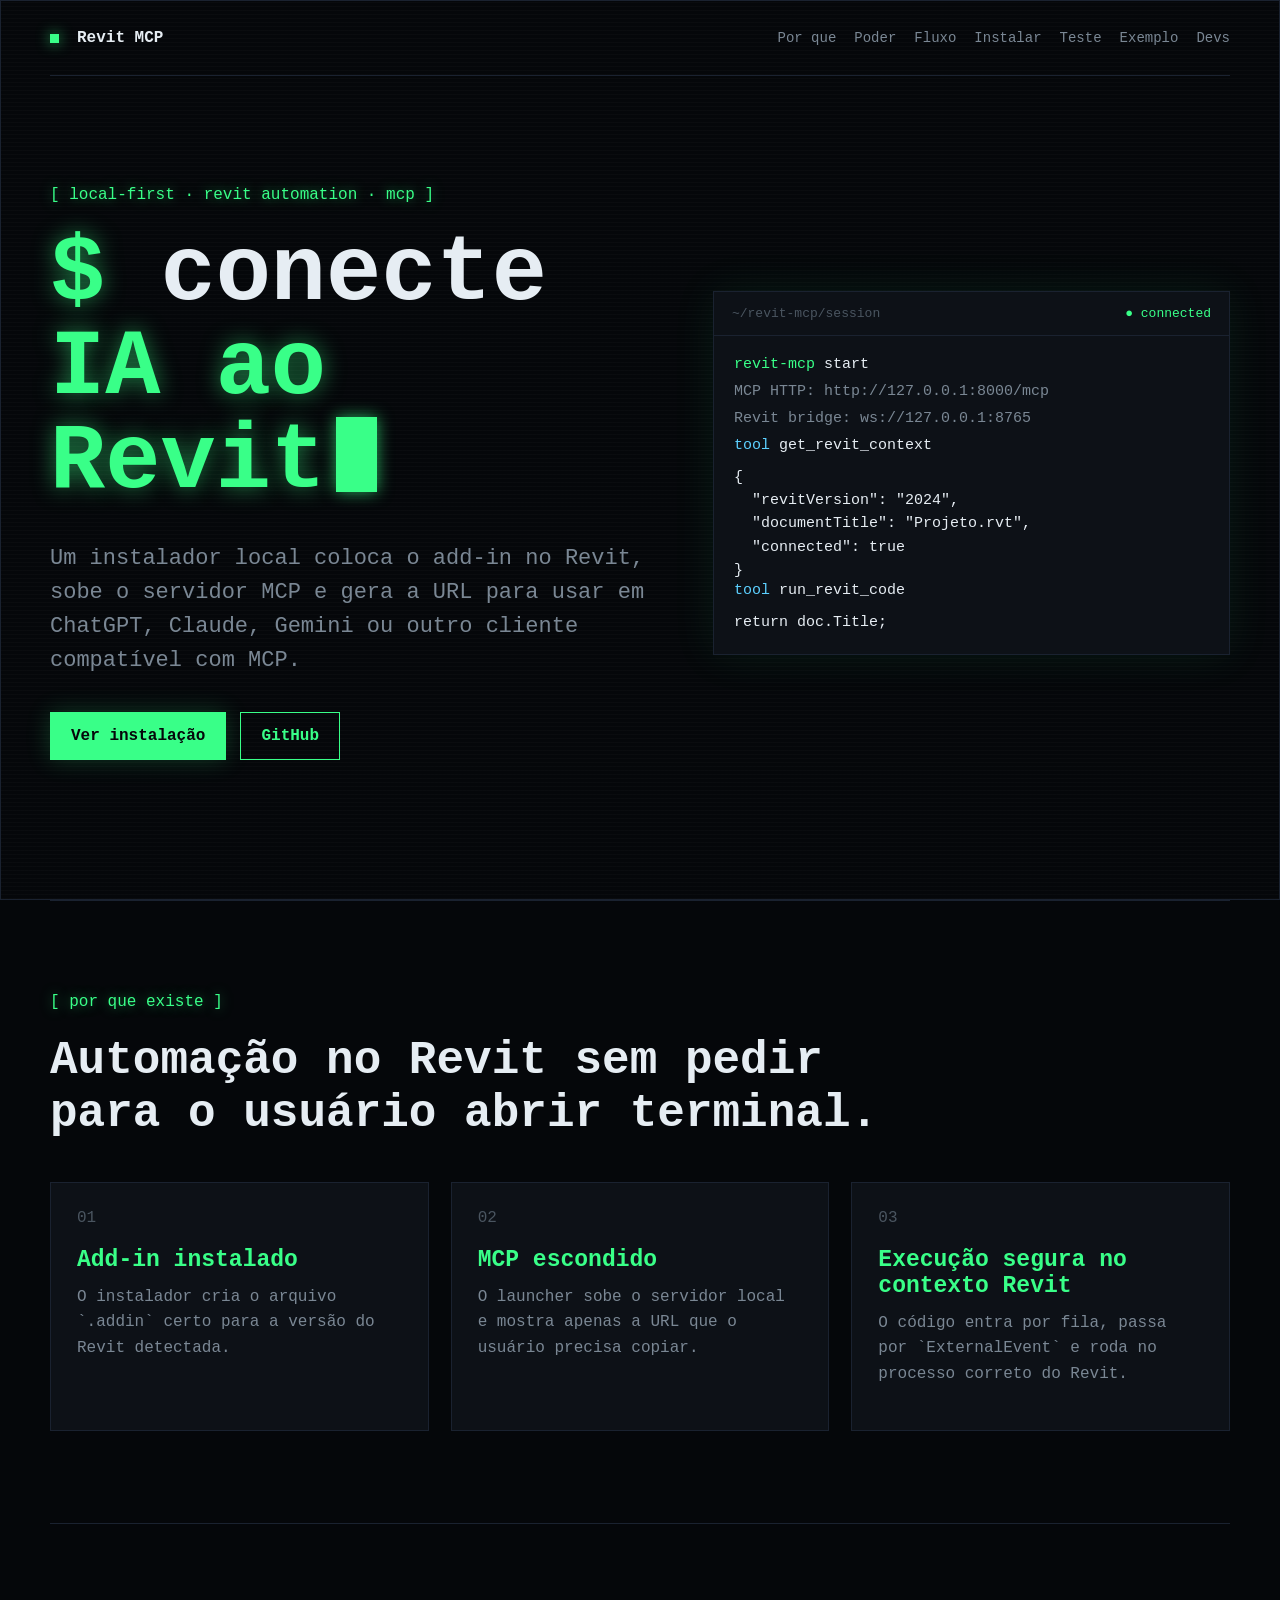
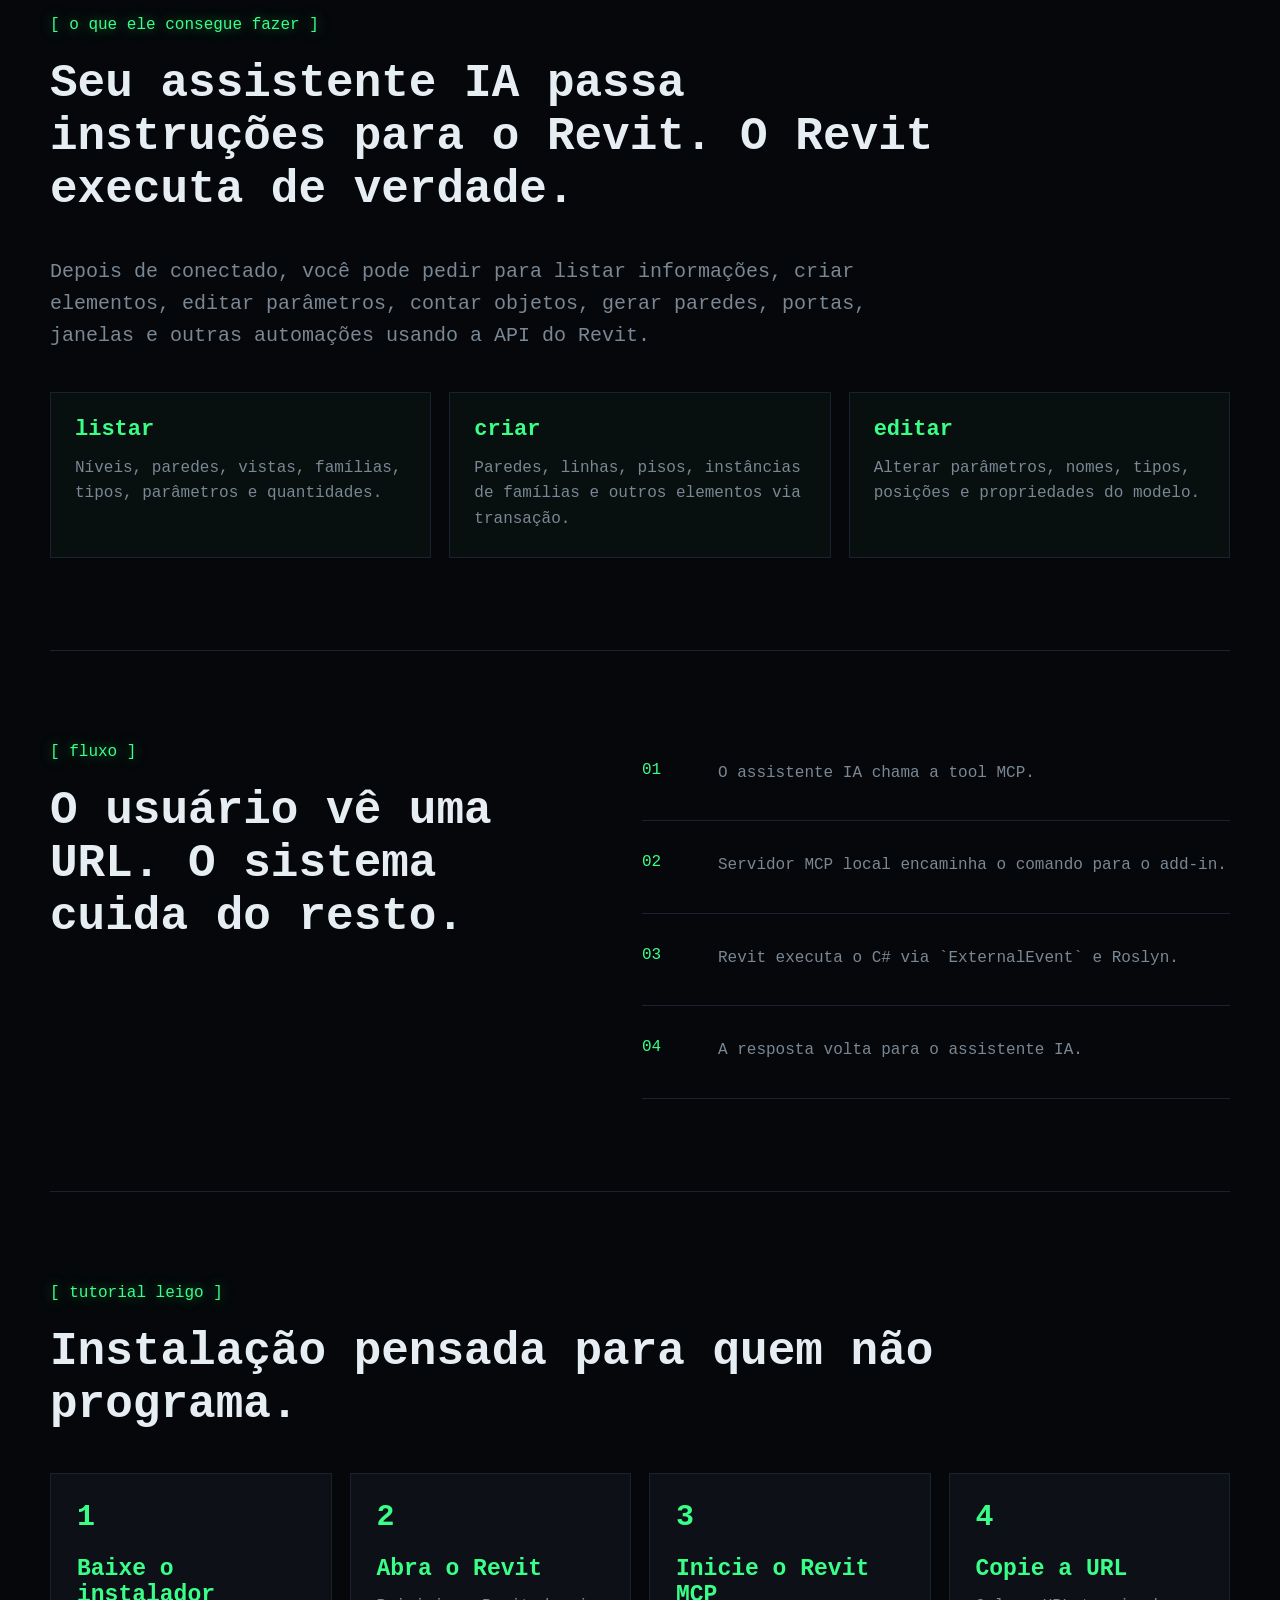
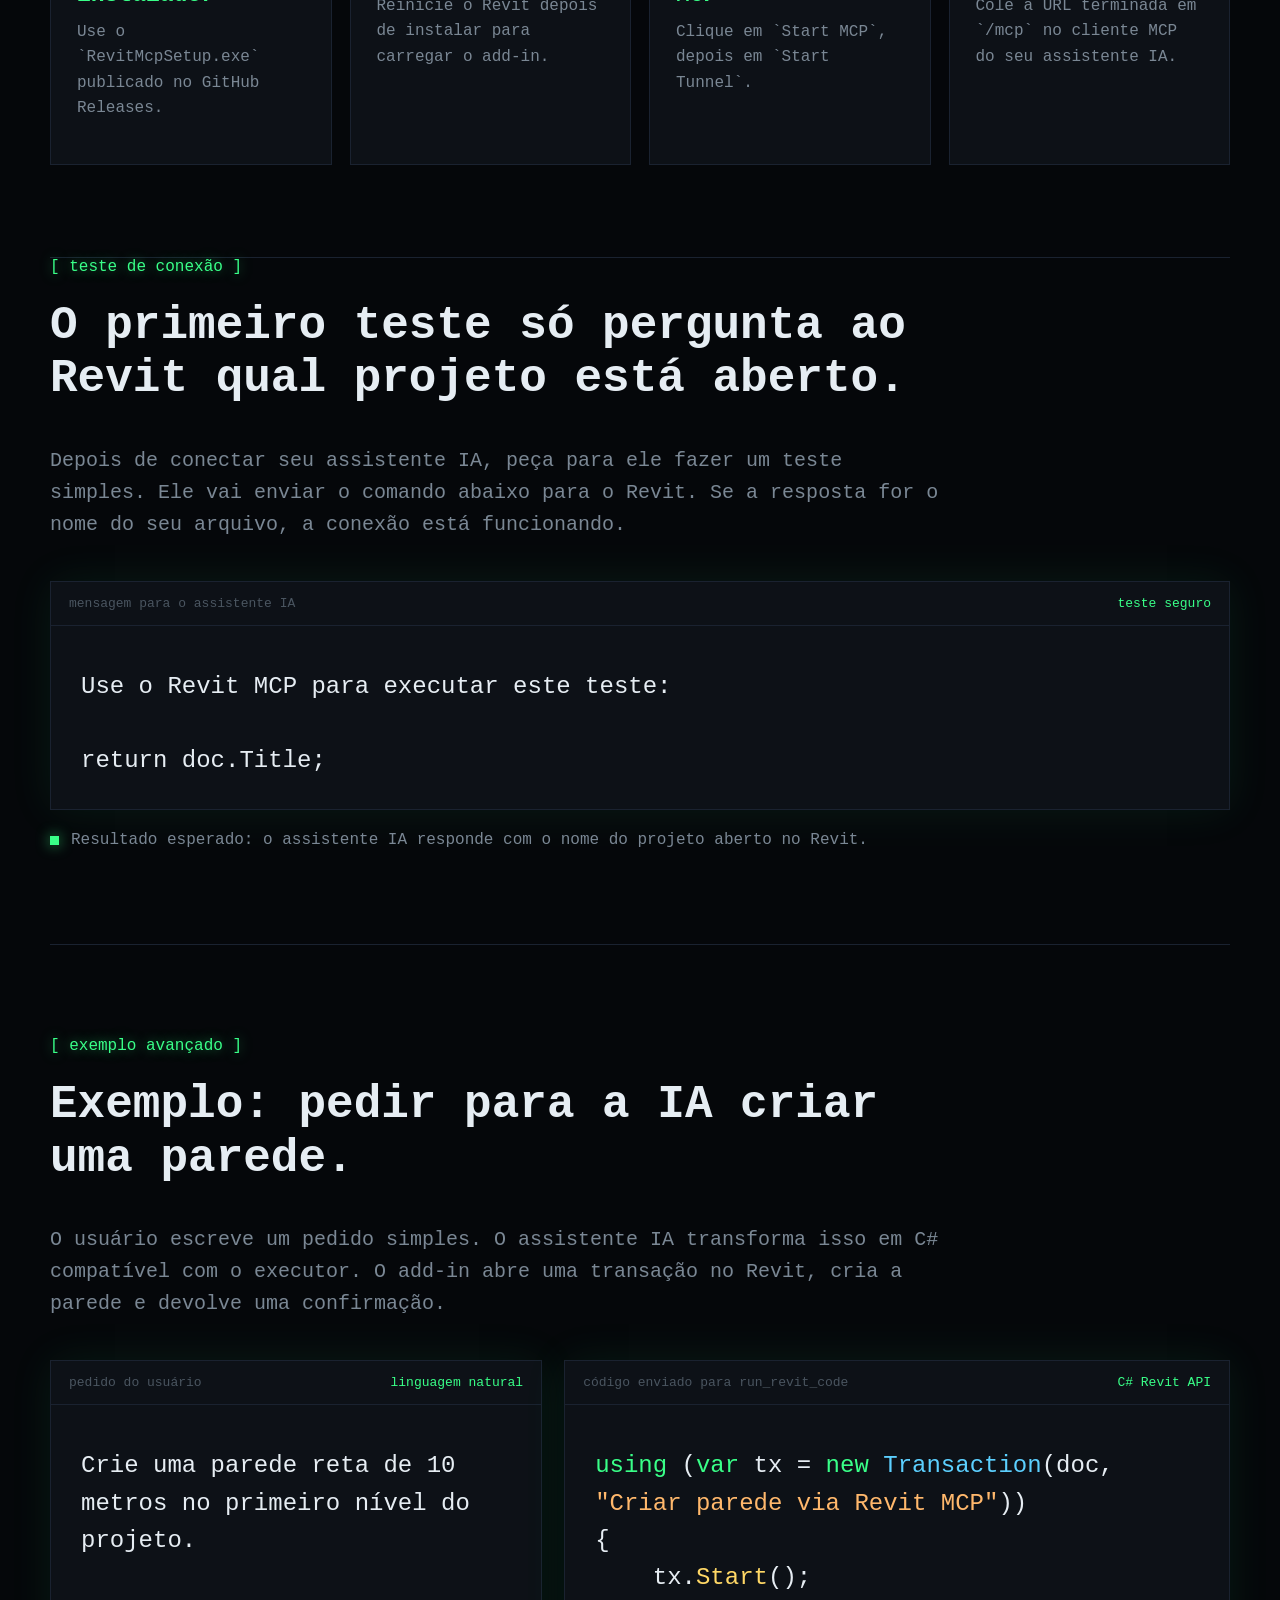
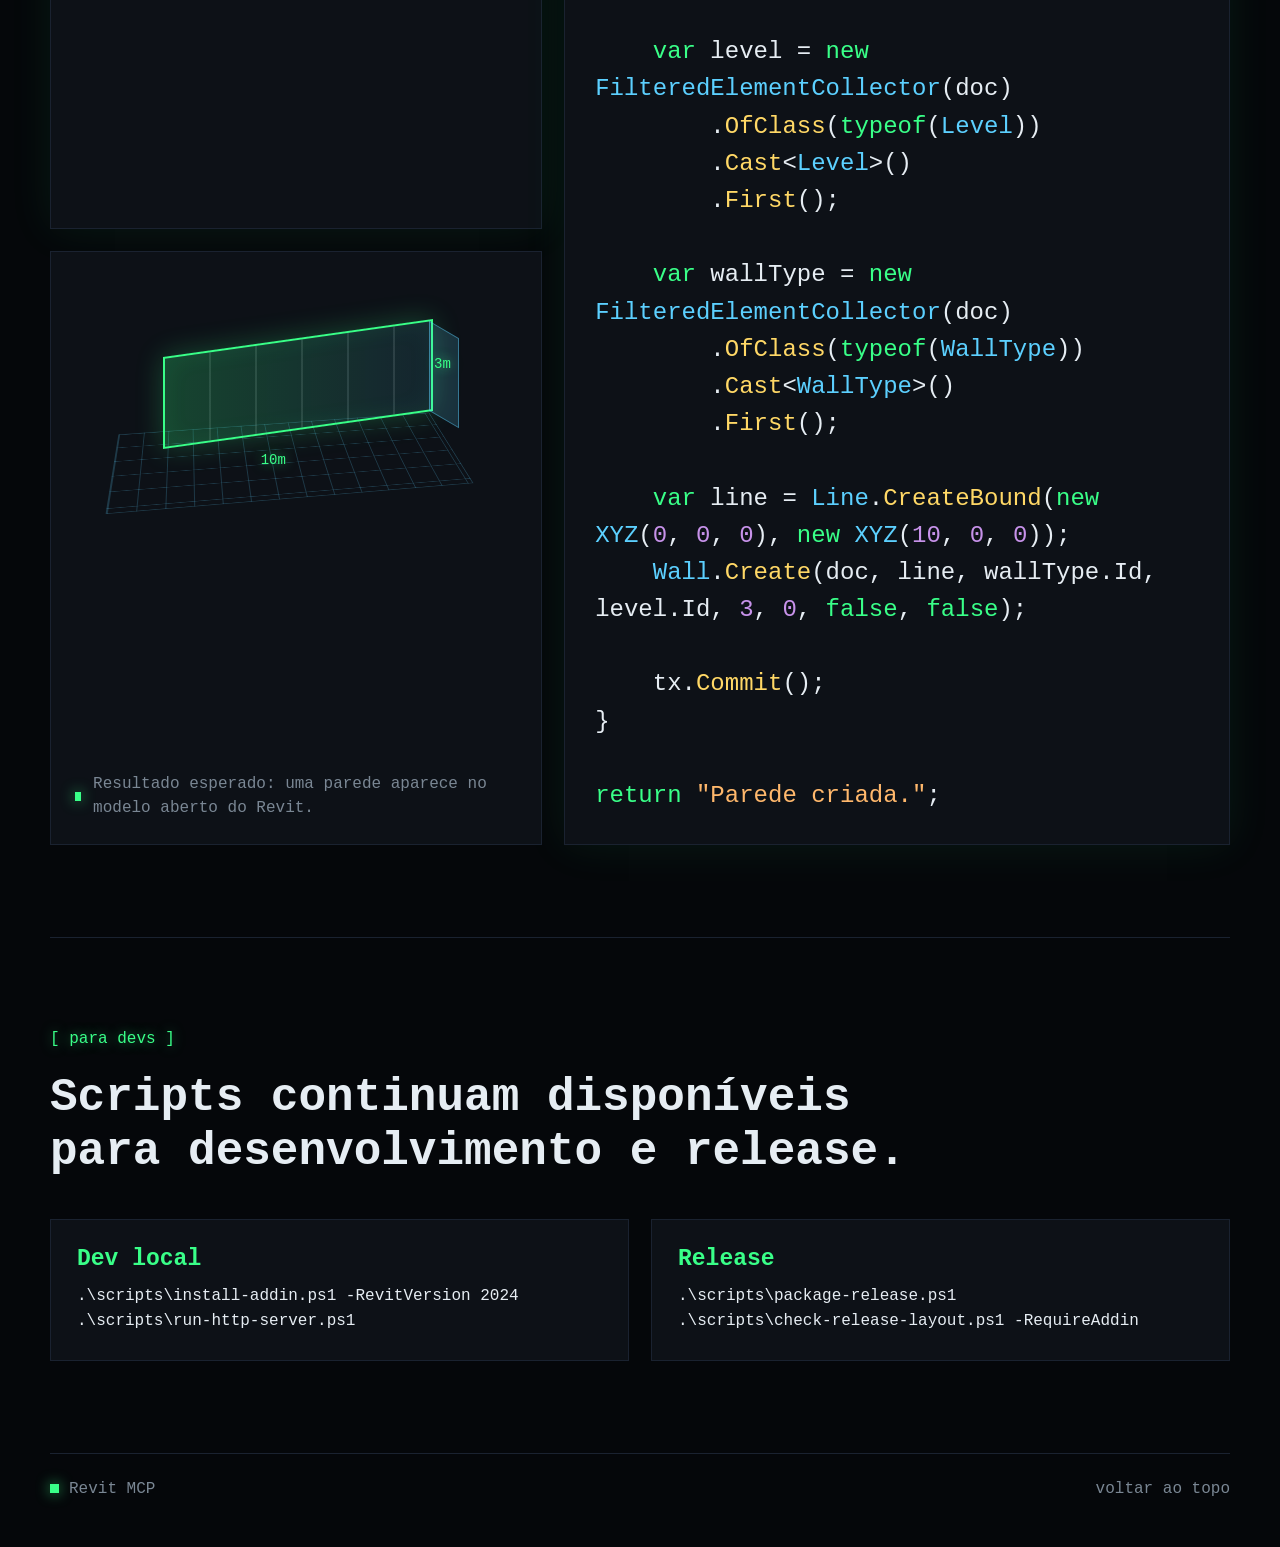
==== docs/index.html @ 11cd0624 "fix bug in landing page" ====
<!doctype html>
<html lang="pt-BR">
  <head>
    <meta charset="utf-8" />
    <meta name="viewport" content="width=device-width, initial-scale=1" />
    <meta
      name="description"
      content="Revit MCP conecta assistentes IA compatíveis com MCP ao Autodesk Revit com instalação local, add-in Revit e servidor MCP controlado por uma interface simples."
    />
    <title>Revit MCP</title>
    <link rel="stylesheet" href="./styles.css" />
  </head>
  <body>
    <header class="hero" id="top">
      <div class="scanlines" aria-hidden="true"></div>
      <nav class="nav" aria-label="Navegação principal">
        <a class="brand" href="#top">
          <span class="status-dot" aria-hidden="true"></span>
          Revit MCP
        </a>
        <div class="nav-links">
          <a href="#why">Por que</a>
          <a href="#power">Poder</a>
          <a href="#how">Fluxo</a>
          <a href="#install">Instalar</a>
          <a href="#test">Teste</a>
          <a href="#example">Exemplo</a>
          <a href="#devs">Devs</a>
        </div>
      </nav>

      <section class="hero-grid">
        <div class="hero-copy">
          <p class="eyebrow">[ local-first · revit automation · mcp ]</p>
          <h1>
            <span class="prompt">$</span> conecte
            <span class="accent">IA ao Revit</span><span class="cursor" aria-hidden="true"></span>
          </h1>
          <p class="lead">
            Um instalador local coloca o add-in no Revit, sobe o servidor MCP e gera a URL para usar em ChatGPT, Claude, Gemini ou outro cliente compatível com MCP.
          </p>
          <div class="hero-actions">
            <a class="button primary" href="#install">Ver instalação</a>
            <a class="button secondary" href="https://github.com/" rel="noreferrer">GitHub</a>
          </div>
        </div>

        <div class="terminal-visual" aria-label="Demonstração visual do Revit MCP">
          <div class="terminal-bar">
            <span>~/revit-mcp/session</span>
            <span class="terminal-live">● connected</span>
          </div>
          <div class="terminal-body">
            <p><span class="green">revit-mcp</span> start</p>
            <p class="muted">MCP HTTP: http://127.0.0.1:8000/mcp</p>
            <p class="muted">Revit bridge: ws://127.0.0.1:8765</p>
            <p><span class="blue">tool</span> get_revit_context</p>
            <pre>{
  "revitVersion": "2024",
  "documentTitle": "Projeto.rvt",
  "connected": true
}</pre>
            <p><span class="blue">tool</span> run_revit_code</p>
            <pre>return doc.Title;</pre>
          </div>
        </div>
      </section>
    </header>

    <main>
      <section class="band" id="why">
        <div class="section-head">
          <p class="eyebrow">[ por que existe ]</p>
          <h2>Automação no Revit sem pedir para o usuário abrir terminal.</h2>
        </div>
        <div class="feature-grid">
          <article class="feature-card">
            <span class="card-index">01</span>
            <h3>Add-in instalado</h3>
            <p>O instalador cria o arquivo `.addin` certo para a versão do Revit detectada.</p>
          </article>
          <article class="feature-card">
            <span class="card-index">02</span>
            <h3>MCP escondido</h3>
            <p>O launcher sobe o servidor local e mostra apenas a URL que o usuário precisa copiar.</p>
          </article>
          <article class="feature-card">
            <span class="card-index">03</span>
            <h3>Execução segura no contexto Revit</h3>
            <p>O código entra por fila, passa por `ExternalEvent` e roda no processo correto do Revit.</p>
          </article>
        </div>
      </section>

      <section class="band power-section" id="power">
        <div class="section-head">
          <p class="eyebrow">[ o que ele consegue fazer ]</p>
          <h2>Seu assistente IA passa instruções para o Revit. O Revit executa de verdade.</h2>
          <p class="section-copy">
            Depois de conectado, você pode pedir para listar informações, criar elementos, editar parâmetros, contar objetos, gerar paredes, portas, janelas e outras automações usando a API do Revit.
          </p>
        </div>

        <div class="power-grid">
          <article class="capability">
            <span>listar</span>
            <p>Níveis, paredes, vistas, famílias, tipos, parâmetros e quantidades.</p>
          </article>
          <article class="capability">
            <span>criar</span>
            <p>Paredes, linhas, pisos, instâncias de famílias e outros elementos via transação.</p>
          </article>
          <article class="capability">
            <span>editar</span>
            <p>Alterar parâmetros, nomes, tipos, posições e propriedades do modelo.</p>
          </article>
        </div>
      </section>

      <section class="band split" id="how">
        <div class="section-head">
          <p class="eyebrow">[ fluxo ]</p>
          <h2>O usuário vê uma URL. O sistema cuida do resto.</h2>
        </div>
        <ol class="flow-list">
          <li>
            <span>01</span>
            <p>O assistente IA chama a tool MCP.</p>
          </li>
          <li>
            <span>02</span>
            <p>Servidor MCP local encaminha o comando para o add-in.</p>
          </li>
          <li>
            <span>03</span>
            <p>Revit executa o C# via `ExternalEvent` e Roslyn.</p>
          </li>
          <li>
            <span>04</span>
            <p>A resposta volta para o assistente IA.</p>
          </li>
        </ol>
      </section>

      <section class="band install" id="install">
        <div class="section-head">
          <p class="eyebrow">[ tutorial leigo ]</p>
          <h2>Instalação pensada para quem não programa.</h2>
        </div>
        <div class="steps">
          <article>
            <strong>1</strong>
            <h3>Baixe o instalador</h3>
            <p>Use o `RevitMcpSetup.exe` publicado no GitHub Releases.</p>
          </article>
          <article>
            <strong>2</strong>
            <h3>Abra o Revit</h3>
            <p>Reinicie o Revit depois de instalar para carregar o add-in.</p>
          </article>
          <article>
            <strong>3</strong>
            <h3>Inicie o Revit MCP</h3>
            <p>Clique em `Start MCP`, depois em `Start Tunnel`.</p>
          </article>
          <article>
            <strong>4</strong>
            <h3>Copie a URL</h3>
            <p>Cole a URL terminada em `/mcp` no cliente MCP do seu assistente IA.</p>
          </article>
        </div>
      </section>

      <section class="band command-band" id="test">
        <div class="section-head">
          <p class="eyebrow">[ teste de conexão ]</p>
          <h2>O primeiro teste só pergunta ao Revit qual projeto está aberto.</h2>
          <p class="section-copy">
            Depois de conectar seu assistente IA, peça para ele fazer um teste simples. Ele vai enviar o comando abaixo para o Revit. Se a resposta for o nome do seu arquivo, a conexão está funcionando.
          </p>
        </div>
        <div class="terminal-wide">
          <div class="terminal-bar">
            <span>mensagem para o assistente IA</span>
            <span class="terminal-live">teste seguro</span>
          </div>
          <pre>Use o Revit MCP para executar este teste:

return doc.Title;</pre>
        </div>
        <div class="result-note">
          <span class="status-dot" aria-hidden="true"></span>
          Resultado esperado: o assistente IA responde com o nome do projeto aberto no Revit.
        </div>
      </section>

      <section class="band wall-example" id="example">
        <div class="section-head">
          <p class="eyebrow">[ exemplo avançado ]</p>
          <h2>Exemplo: pedir para a IA criar uma parede.</h2>
          <p class="section-copy">
            O usuário escreve um pedido simples. O assistente IA transforma isso em C# compatível com o executor. O add-in abre uma transação no Revit, cria a parede e devolve uma confirmação.
          </p>
        </div>

        <div class="example-grid">
          <div class="terminal-wide">
            <div class="terminal-bar">
              <span>pedido do usuário</span>
              <span class="terminal-live">linguagem natural</span>
            </div>
            <pre>Crie uma parede reta de 10 metros no primeiro nível do projeto.</pre>
          </div>

          <div class="terminal-wide">
            <div class="terminal-bar">
              <span>código enviado para run_revit_code</span>
              <span class="terminal-live">C# Revit API</span>
            </div>
            <pre class="code-block"><span class="kw">using</span> (<span class="kw">var</span> tx = <span class="kw">new</span> <span class="type">Transaction</span>(doc, <span class="str">"Criar parede via Revit MCP"</span>))
{
    tx.<span class="fn">Start</span>();

    <span class="kw">var</span> level = <span class="kw">new</span> <span class="type">FilteredElementCollector</span>(doc)
        .<span class="fn">OfClass</span>(<span class="kw">typeof</span>(<span class="type">Level</span>))
        .<span class="fn">Cast</span>&lt;<span class="type">Level</span>&gt;()
        .<span class="fn">First</span>();

    <span class="kw">var</span> wallType = <span class="kw">new</span> <span class="type">FilteredElementCollector</span>(doc)
        .<span class="fn">OfClass</span>(<span class="kw">typeof</span>(<span class="type">WallType</span>))
        .<span class="fn">Cast</span>&lt;<span class="type">WallType</span>&gt;()
        .<span class="fn">First</span>();

    <span class="kw">var</span> line = <span class="type">Line</span>.<span class="fn">CreateBound</span>(<span class="kw">new</span> <span class="type">XYZ</span>(<span class="num">0</span>, <span class="num">0</span>, <span class="num">0</span>), <span class="kw">new</span> <span class="type">XYZ</span>(<span class="num">10</span>, <span class="num">0</span>, <span class="num">0</span>));
    <span class="type">Wall</span>.<span class="fn">Create</span>(doc, line, wallType.Id, level.Id, <span class="num">3</span>, <span class="num">0</span>, <span class="kw">false</span>, <span class="kw">false</span>);

    tx.<span class="fn">Commit</span>();
}

<span class="kw">return</span> <span class="str">"Parede criada."</span>;</pre>
          </div>

          <div class="wall-result">
            <div class="wall-scene" aria-hidden="true">
              <div class="grid-floor"></div>
              <div class="wall-3d"></div>
              <div class="axis x-axis">10m</div>
              <div class="axis z-axis">3m</div>
            </div>
            <div class="result-note">
              <span class="status-dot" aria-hidden="true"></span>
              Resultado esperado: uma parede aparece no modelo aberto do Revit.
            </div>
          </div>
        </div>
      </section>

      <section class="band" id="devs">
        <div class="section-head">
          <p class="eyebrow">[ para devs ]</p>
          <h2>Scripts continuam disponíveis para desenvolvimento e release.</h2>
        </div>
        <div class="dev-grid">
          <article class="feature-card">
            <h3>Dev local</h3>
            <pre>.\scripts\install-addin.ps1 -RevitVersion 2024
.\scripts\run-http-server.ps1</pre>
          </article>
          <article class="feature-card">
            <h3>Release</h3>
            <pre>.\scripts\package-release.ps1
.\scripts\check-release-layout.ps1 -RequireAddin</pre>
          </article>
        </div>
      </section>
    </main>

    <footer class="footer">
      <span><span class="status-dot" aria-hidden="true"></span> Revit MCP</span>
      <a href="#top">voltar ao topo</a>
    </footer>
  </body>
</html>
---- docs/styles.css ----
:root {
  --bg: #05070a;
  --text: #e6edf3;
  --accent: #39ff88;
  --surface: #0d1117;
  --line: #1a2230;
  --muted: #7a8794;
  --faint: #4a5560;
  --accent-2: #5cd0ff;
  --warn: #ff7b72;
  --font: "JetBrains Mono", "SF Mono", Menlo, Consolas, monospace;
}

* {
  box-sizing: border-box;
}

html {
  scroll-behavior: smooth;
}

body {
  margin: 0;
  background: var(--bg);
  color: var(--text);
  font-family: var(--font);
}

a {
  color: inherit;
  text-decoration: none;
}

pre,
code {
  font-family: var(--font);
}

@keyframes cursor {
  to {
    visibility: hidden;
  }
}

@keyframes fade-up {
  from {
    opacity: 0;
    transform: translateY(18px);
  }

  to {
    opacity: 1;
    transform: translateY(0);
  }
}

.hero {
  position: relative;
  min-height: 100vh;
  overflow: hidden;
  border: 1px solid var(--line);
}

.scanlines {
  position: absolute;
  inset: 0;
  pointer-events: none;
  background-image: repeating-linear-gradient(
    0deg,
    rgba(255, 255, 255, 0.02) 0,
    rgba(255, 255, 255, 0.02) 1px,
    transparent 1px,
    transparent 4px
  );
}

.nav {
  position: relative;
  z-index: 1;
  display: flex;
  align-items: center;
  justify-content: space-between;
  width: min(1180px, calc(100% - 40px));
  margin: 0 auto;
  padding: 28px 0;
  border-bottom: 1px solid var(--line);
  color: var(--muted);
}

.brand,
.nav-links {
  display: flex;
  align-items: center;
  gap: 18px;
}

.brand {
  color: var(--text);
  font-weight: 700;
}

.nav-links a {
  color: var(--muted);
  font-size: 14px;
}

.nav-links a:hover {
  color: var(--accent);
}

.status-dot {
  display: inline-block;
  width: 9px;
  height: 9px;
  background: var(--accent);
  box-shadow: 0 0 14px rgba(57, 255, 136, 0.7);
}

.hero-grid {
  position: relative;
  z-index: 1;
  display: grid;
  grid-template-columns: minmax(0, 1.08fr) minmax(360px, 0.92fr);
  gap: 56px;
  align-items: center;
  width: min(1180px, calc(100% - 40px));
  min-height: calc(100vh - 90px);
  margin: 0 auto;
  padding: 64px 0 80px;
}

.hero-copy {
  animation: fade-up 700ms ease-out both;
}

.eyebrow {
  margin: 0 0 24px;
  color: var(--accent);
  font-size: 16px;
  text-shadow: 0 0 12px rgba(57, 255, 136, 0.5);
}

h1,
h2,
h3,
p {
  margin-top: 0;
}

h1 {
  margin-bottom: 32px;
  font-size: 92px;
  line-height: 1.02;
  color: var(--text);
}

.prompt,
.accent {
  color: var(--accent);
  text-shadow: 0 0 22px rgba(57, 255, 136, 0.5);
}

.cursor {
  display: inline-block;
  width: 0.45em;
  height: 0.82em;
  margin-left: 10px;
  background: var(--accent);
  box-shadow: 0 0 16px rgba(57, 255, 136, 0.65);
  vertical-align: -0.06em;
  animation: cursor 1s steps(2, start) infinite;
}

.lead {
  max-width: 760px;
  color: var(--muted);
  font-size: 22px;
  line-height: 1.55;
}

.section-copy {
  color: var(--muted);
  font-size: 20px;
  line-height: 1.6;
}

.hero-actions {
  display: flex;
  flex-wrap: wrap;
  gap: 14px;
  margin-top: 34px;
}

.button {
  display: inline-flex;
  align-items: center;
  justify-content: center;
  min-height: 48px;
  padding: 0 20px;
  border: 1px solid var(--accent);
  font-weight: 700;
}

.button.primary {
  background: var(--accent);
  color: var(--bg);
  box-shadow: 0 0 24px rgba(57, 255, 136, 0.2);
}

.button.secondary {
  color: var(--accent);
}

.terminal-visual,
.terminal-wide {
  background: var(--surface);
  border: 1px solid var(--line);
  box-shadow: 0 0 42px rgba(57, 255, 136, 0.08);
}

.terminal-visual {
  animation: fade-up 900ms ease-out 160ms both;
}

.terminal-bar {
  display: flex;
  justify-content: space-between;
  gap: 16px;
  padding: 14px 18px;
  border-bottom: 1px solid var(--line);
  color: var(--faint);
  font-size: 13px;
}

.terminal-live,
.green {
  color: var(--accent);
}

.blue {
  color: var(--accent-2);
}

.muted {
  color: var(--muted);
}

.terminal-body {
  padding: 20px;
  color: var(--text);
  font-size: 15px;
}

.terminal-body p {
  margin-bottom: 10px;
}

.terminal-body pre,
.terminal-wide pre,
.feature-card pre {
  overflow-x: auto;
  margin: 12px 0 0;
  color: var(--text);
  line-height: 1.55;
  white-space: pre-wrap;
}

.band {
  width: min(1180px, calc(100% - 40px));
  margin: 0 auto;
  padding: 92px 0;
  border-top: 1px solid var(--line);
}

.section-head {
  max-width: 900px;
  margin-bottom: 40px;
}

.section-head h2 {
  font-size: 46px;
  line-height: 1.16;
}

.feature-grid,
.dev-grid {
  display: grid;
  grid-template-columns: repeat(3, minmax(0, 1fr));
  gap: 22px;
}

.dev-grid {
  grid-template-columns: repeat(2, minmax(0, 1fr));
}

.feature-card,
.steps article {
  min-width: 0;
  padding: 26px;
  background: var(--surface);
  border: 1px solid var(--line);
}

.feature-card h3,
.steps h3 {
  margin-bottom: 12px;
  color: var(--accent);
  font-size: 23px;
}

.feature-card p,
.steps p,
.flow-list p {
  color: var(--muted);
  line-height: 1.6;
}

.card-index {
  display: block;
  margin-bottom: 20px;
  color: var(--faint);
}

.split {
  display: grid;
  grid-template-columns: minmax(0, 0.95fr) minmax(360px, 1.05fr);
  gap: 60px;
  align-items: start;
}

.flow-list {
  display: grid;
  gap: 14px;
  margin: 0;
  padding: 0;
  list-style: none;
}

.flow-list li {
  display: grid;
  grid-template-columns: 58px minmax(0, 1fr);
  gap: 18px;
  align-items: start;
  padding: 18px 0;
  border-bottom: 1px solid var(--line);
}

.flow-list span,
.steps strong {
  color: var(--accent);
}

.steps {
  display: grid;
  grid-template-columns: repeat(4, minmax(0, 1fr));
  gap: 18px;
}

.steps strong {
  display: block;
  margin-bottom: 22px;
  font-size: 30px;
}

.command-band {
  padding-top: 0;
}

.power-grid {
  display: grid;
  grid-template-columns: repeat(3, minmax(0, 1fr));
  gap: 18px;
}

.capability {
  padding: 24px;
  background: rgba(57, 255, 136, 0.035);
  border: 1px solid var(--line);
}

.capability span {
  display: block;
  margin-bottom: 14px;
  color: var(--accent);
  font-size: 22px;
  font-weight: 700;
}

.capability p {
  margin-bottom: 0;
  color: var(--muted);
  line-height: 1.6;
}

.terminal-wide pre {
  padding: 30px;
  font-size: 24px;
}

.code-block {
  color: #d6deeb;
}

.code-block .kw {
  color: var(--accent);
}

.code-block .type {
  color: var(--accent-2);
}

.code-block .fn {
  color: #ffd866;
}

.code-block .str {
  color: #ffb86c;
}

.code-block .num {
  color: #c792ea;
}

.result-note {
  display: flex;
  align-items: center;
  gap: 12px;
  margin-top: 18px;
  color: var(--muted);
  line-height: 1.5;
}

.example-grid {
  display: grid;
  grid-template-columns: minmax(0, 0.85fr) minmax(0, 1.15fr);
  gap: 22px;
  align-items: stretch;
}

.example-grid .terminal-wide:nth-child(2) {
  grid-row: span 2;
}

.wall-result {
  display: flex;
  flex-direction: column;
  justify-content: space-between;
  min-height: 320px;
  padding: 24px;
  background: var(--surface);
  border: 1px solid var(--line);
}

.wall-scene {
  position: relative;
  min-height: 240px;
  perspective: 700px;
  overflow: hidden;
}

.grid-floor {
  position: absolute;
  left: 8%;
  right: 8%;
  bottom: 18px;
  height: 150px;
  transform: rotateX(62deg) rotateZ(-8deg);
  transform-origin: center bottom;
  background-image:
    linear-gradient(rgba(92, 208, 255, 0.2) 1px, transparent 1px),
    linear-gradient(90deg, rgba(92, 208, 255, 0.2) 1px, transparent 1px);
  background-size: 28px 28px;
  border: 1px solid rgba(92, 208, 255, 0.22);
}

.wall-3d {
  position: absolute;
  left: 20%;
  right: 19%;
  bottom: 86px;
  height: 92px;
  transform: skewY(-8deg);
  background:
    linear-gradient(90deg, rgba(57, 255, 136, 0.22), rgba(92, 208, 255, 0.1)),
    repeating-linear-gradient(90deg, transparent 0 44px, rgba(230, 237, 243, 0.12) 44px 46px);
  border: 2px solid var(--accent);
  box-shadow:
    0 0 28px rgba(57, 255, 136, 0.24),
    inset 0 0 24px rgba(57, 255, 136, 0.08);
}

.wall-3d::after {
  content: "";
  position: absolute;
  top: 10px;
  right: -28px;
  width: 28px;
  height: 100%;
  transform: skewY(36deg);
  background: rgba(92, 208, 255, 0.16);
  border: 1px solid rgba(92, 208, 255, 0.45);
}

.axis {
  position: absolute;
  color: var(--accent);
  font-size: 14px;
  text-shadow: 0 0 12px rgba(57, 255, 136, 0.6);
}

.x-axis {
  left: 42%;
  bottom: 48px;
}

.z-axis {
  right: 15%;
  bottom: 144px;
}

.footer {
  display: flex;
  justify-content: space-between;
  width: min(1180px, calc(100% - 40px));
  margin: 0 auto;
  padding: 26px 0 40px;
  border-top: 1px solid var(--line);
  color: var(--muted);
}

.footer span {
  display: inline-flex;
  align-items: center;
  gap: 10px;
}

@media (max-width: 980px) {
  .hero-grid,
  .split {
    grid-template-columns: 1fr;
  }

  h1 {
    font-size: 62px;
  }

  .feature-grid,
  .dev-grid,
  .steps,
  .power-grid,
  .example-grid {
    grid-template-columns: 1fr;
  }

  .example-grid .terminal-wide:nth-child(2) {
    grid-row: auto;
  }
}

@media (max-width: 640px) {
  .nav {
    align-items: flex-start;
    flex-direction: column;
  }

  .nav-links {
    flex-wrap: wrap;
  }

  h1 {
    font-size: 42px;
  }

  .section-head h2 {
    font-size: 32px;
  }

  .lead,
  .terminal-wide pre {
    font-size: 18px;
  }

  .band {
    padding: 64px 0;
  }
}
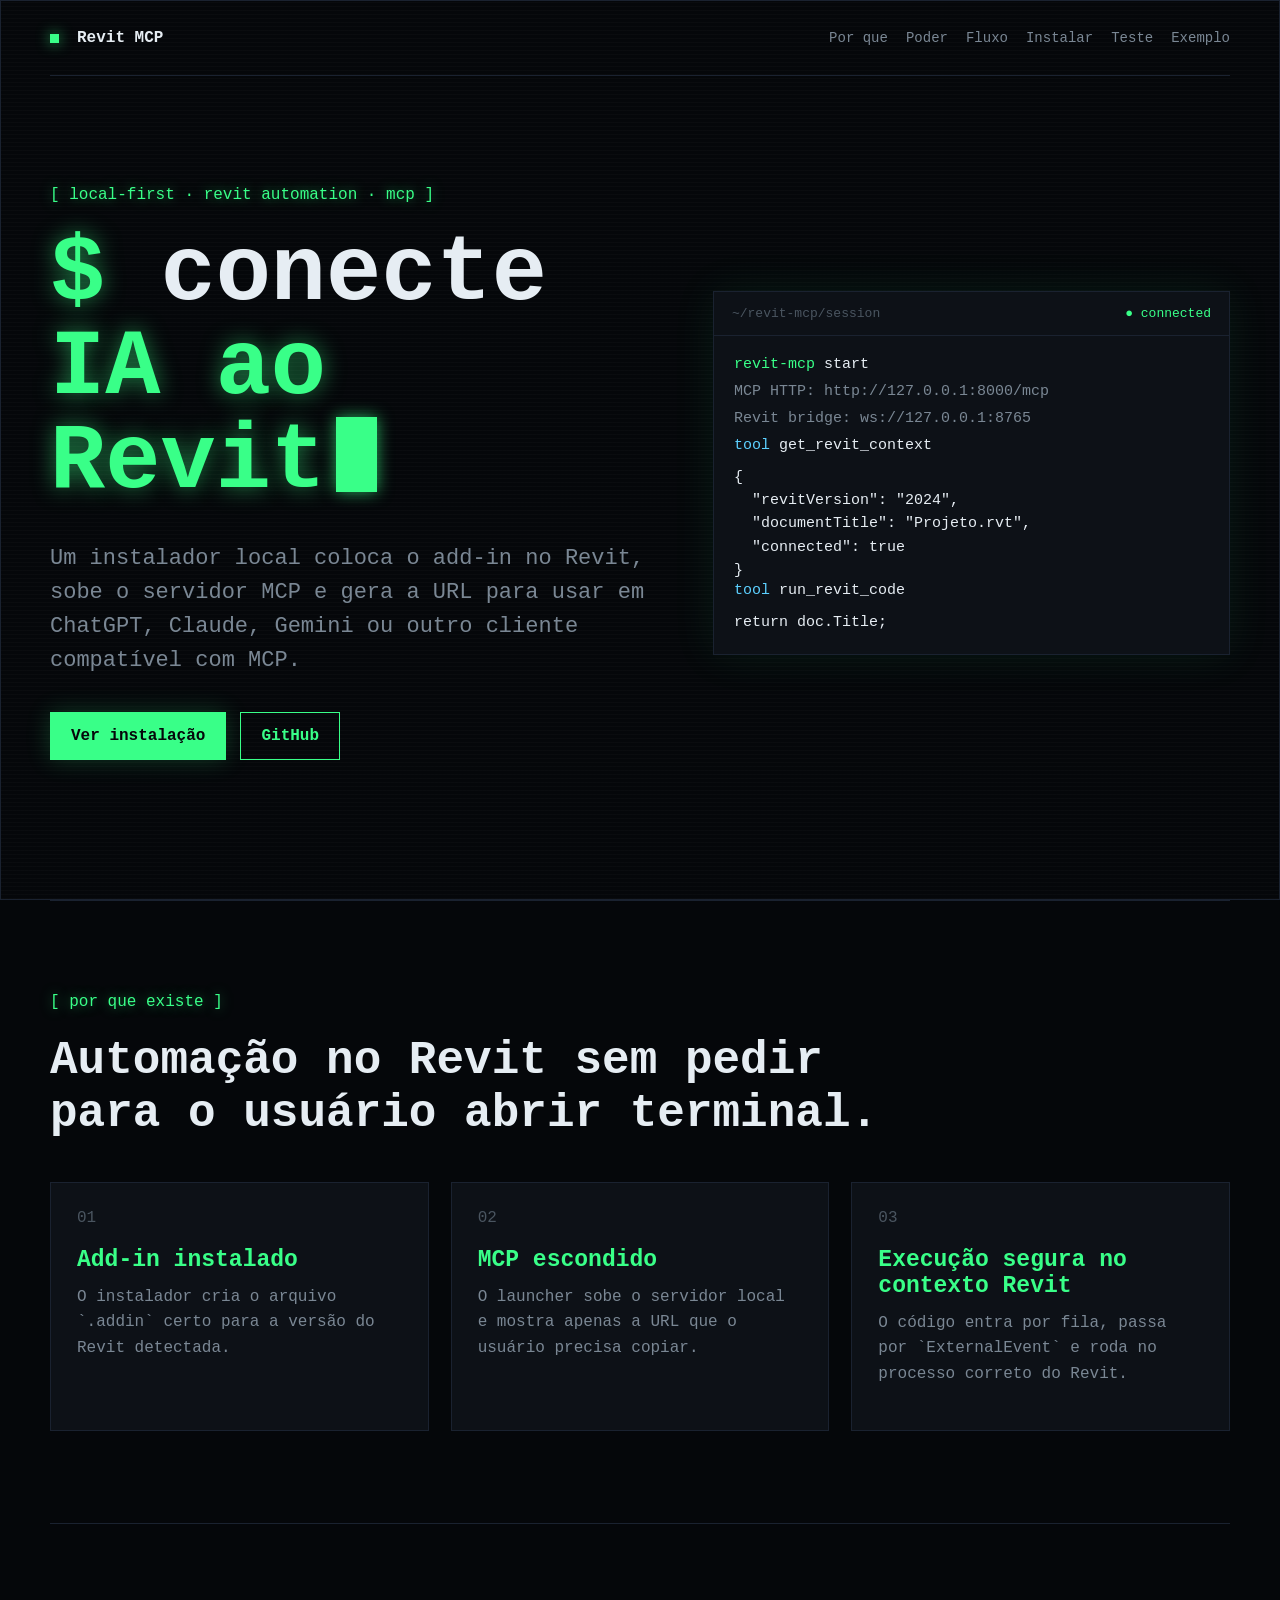
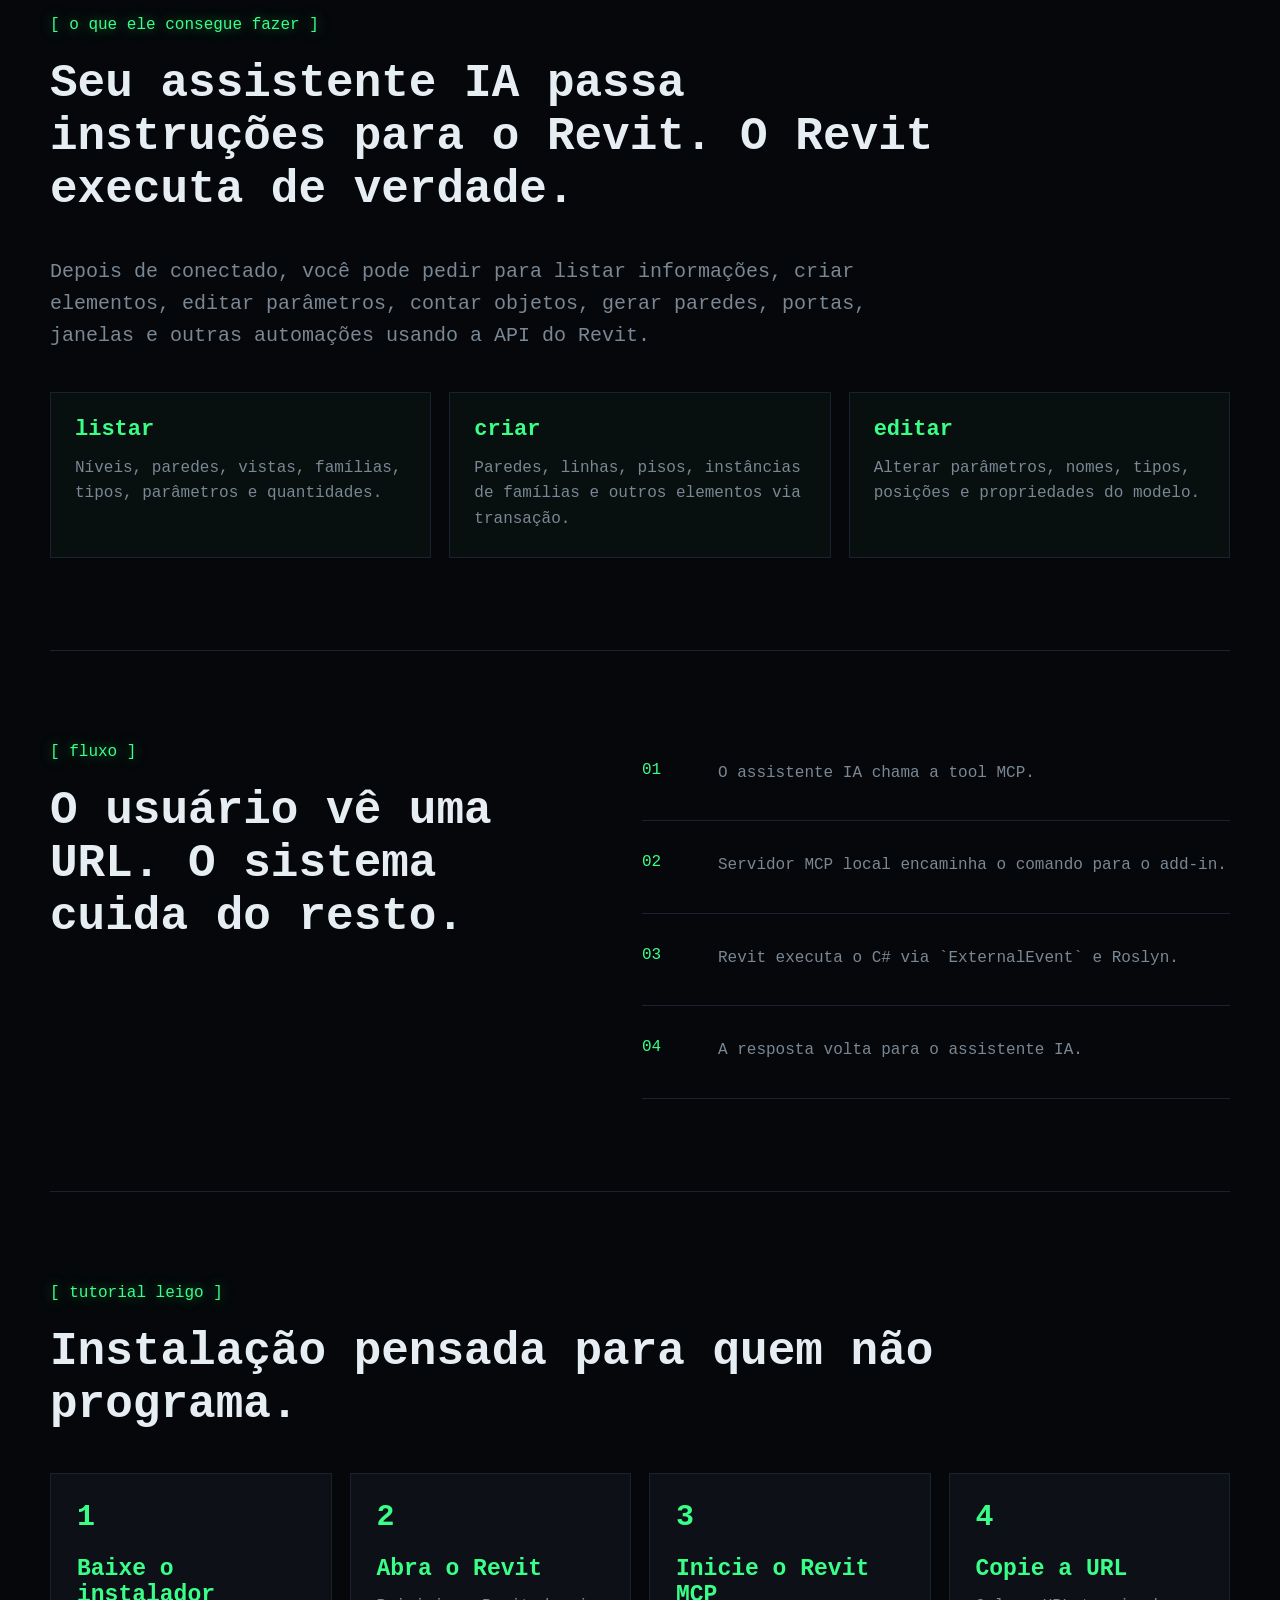
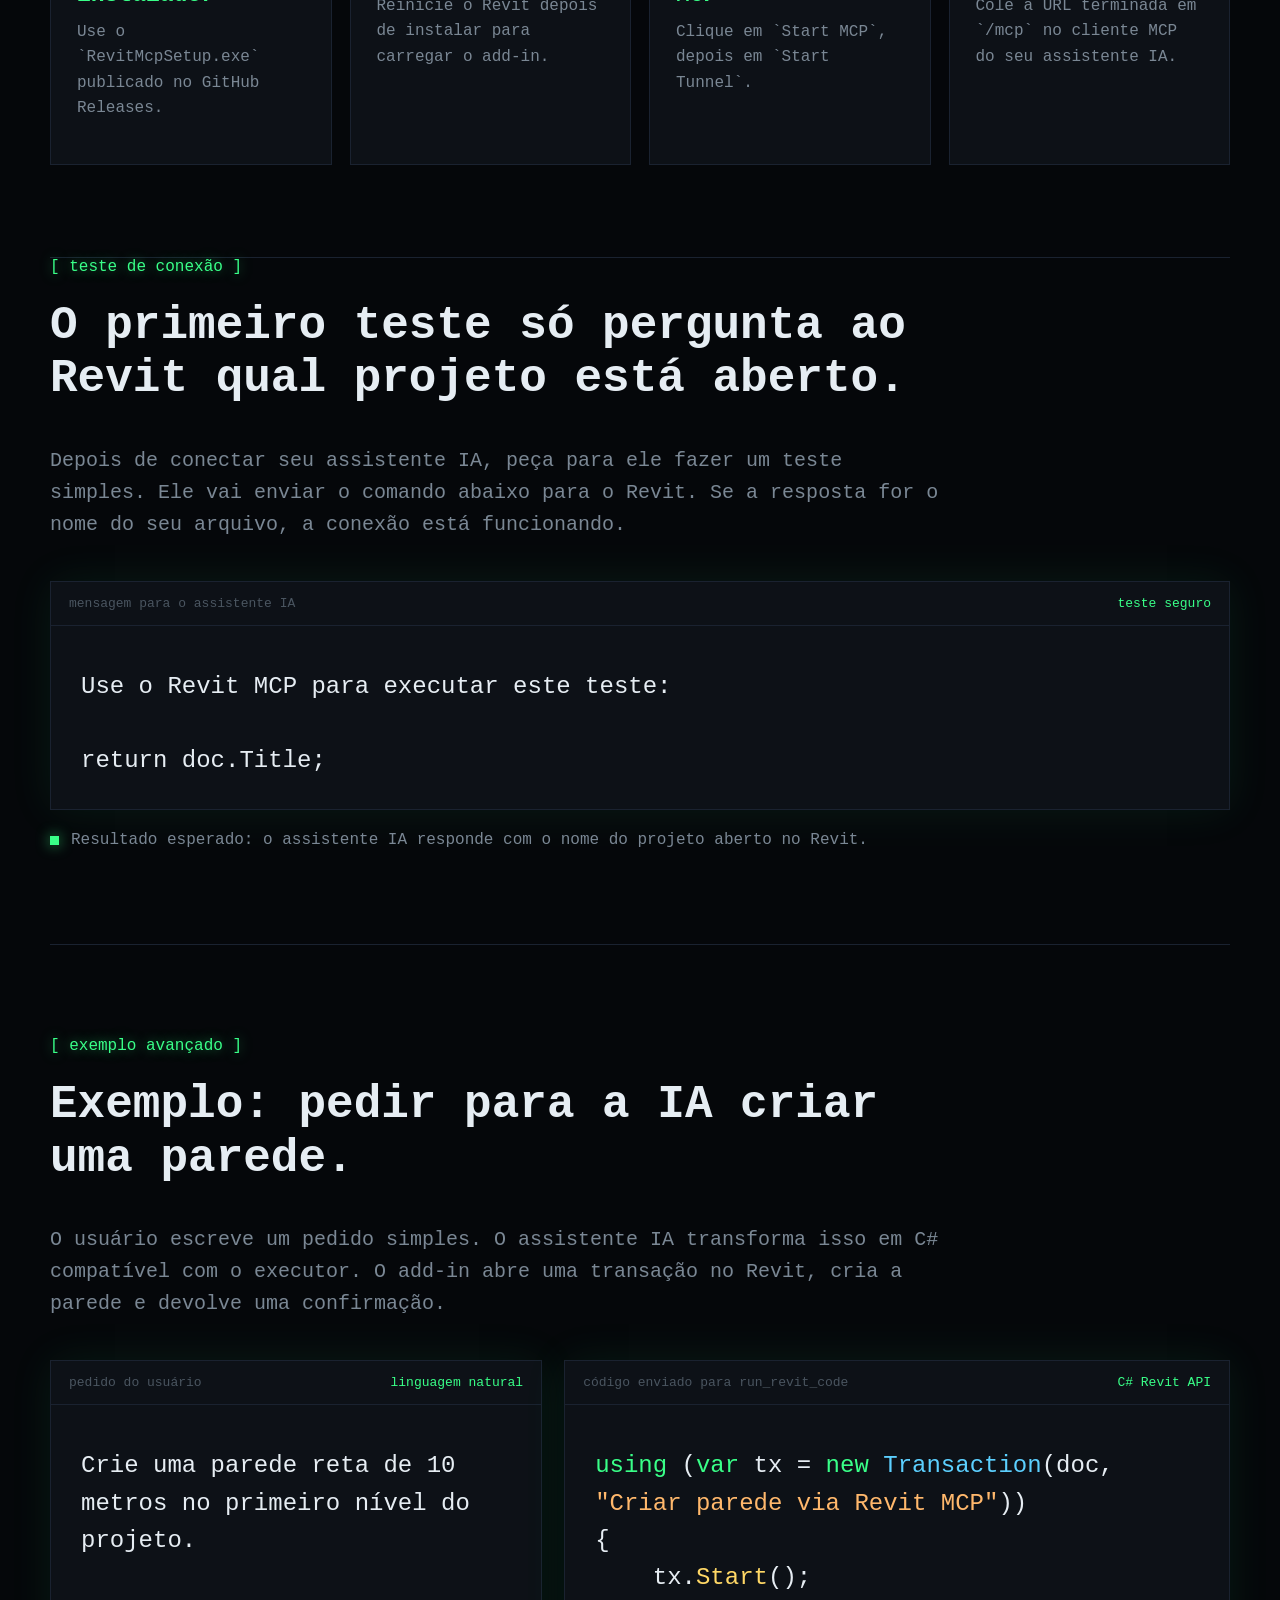
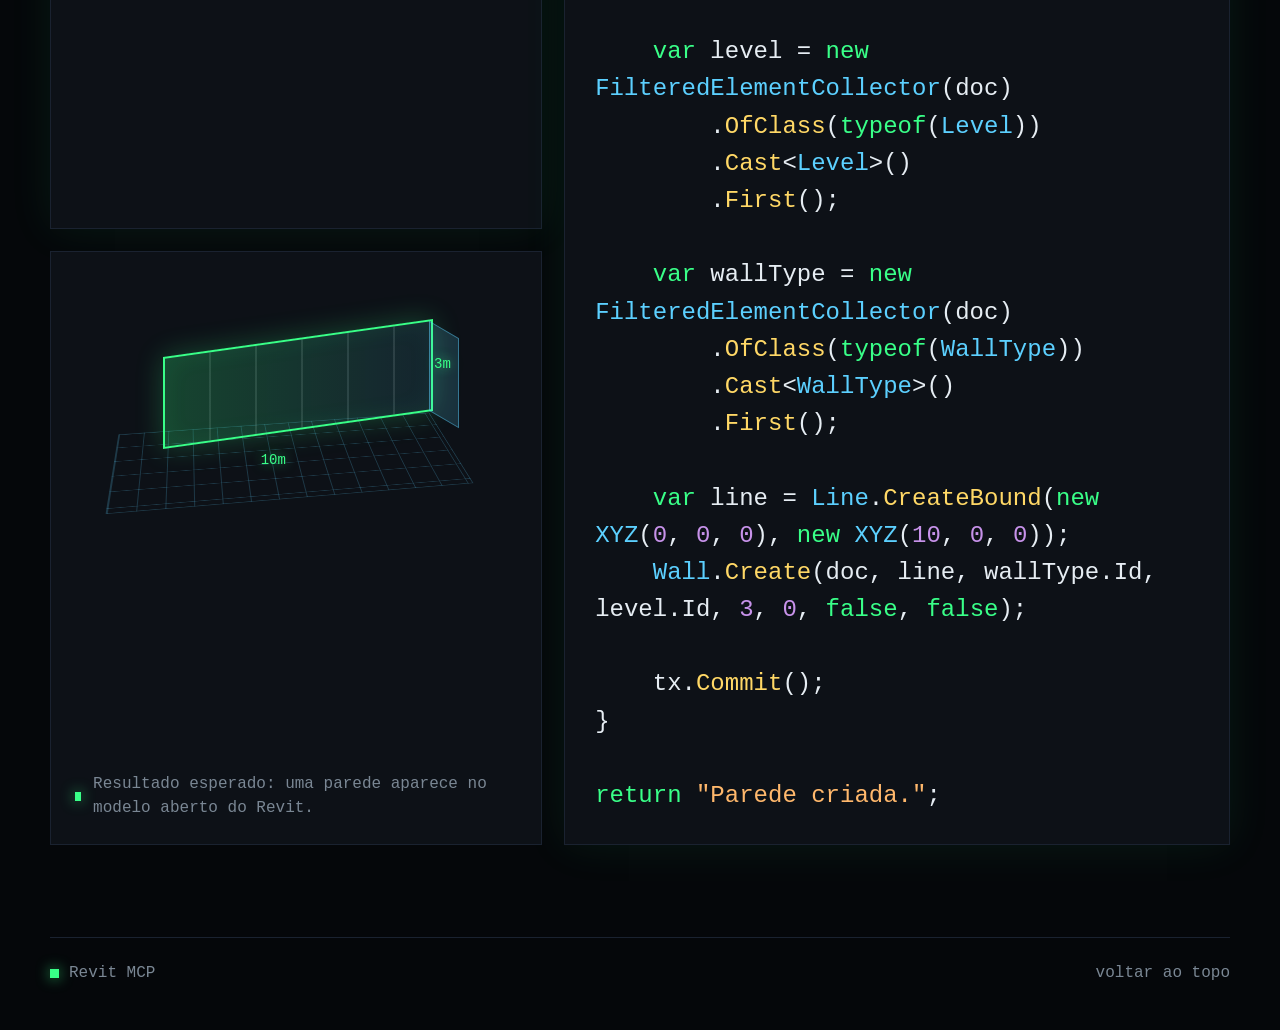
==== commit 596866f0: "update" ====
--- a/docs/index.html
+++ b/docs/index.html
@@ -25,7 +25,6 @@
           <a href="#install">Instalar</a>
           <a href="#test">Teste</a>
           <a href="#example">Exemplo</a>
-          <a href="#devs">Devs</a>
         </div>
       </nav>
 
@@ -255,24 +254,6 @@
         </div>
       </section>
 
-      <section class="band" id="devs">
-        <div class="section-head">
-          <p class="eyebrow">[ para devs ]</p>
-          <h2>Scripts continuam disponíveis para desenvolvimento e release.</h2>
-        </div>
-        <div class="dev-grid">
-          <article class="feature-card">
-            <h3>Dev local</h3>
-            <pre>.\scripts\install-addin.ps1 -RevitVersion 2024
-.\scripts\run-http-server.ps1</pre>
-          </article>
-          <article class="feature-card">
-            <h3>Release</h3>
-            <pre>.\scripts\package-release.ps1
-.\scripts\check-release-layout.ps1 -RequireAddin</pre>
-          </article>
-        </div>
-      </section>
     </main>
 
     <footer class="footer">
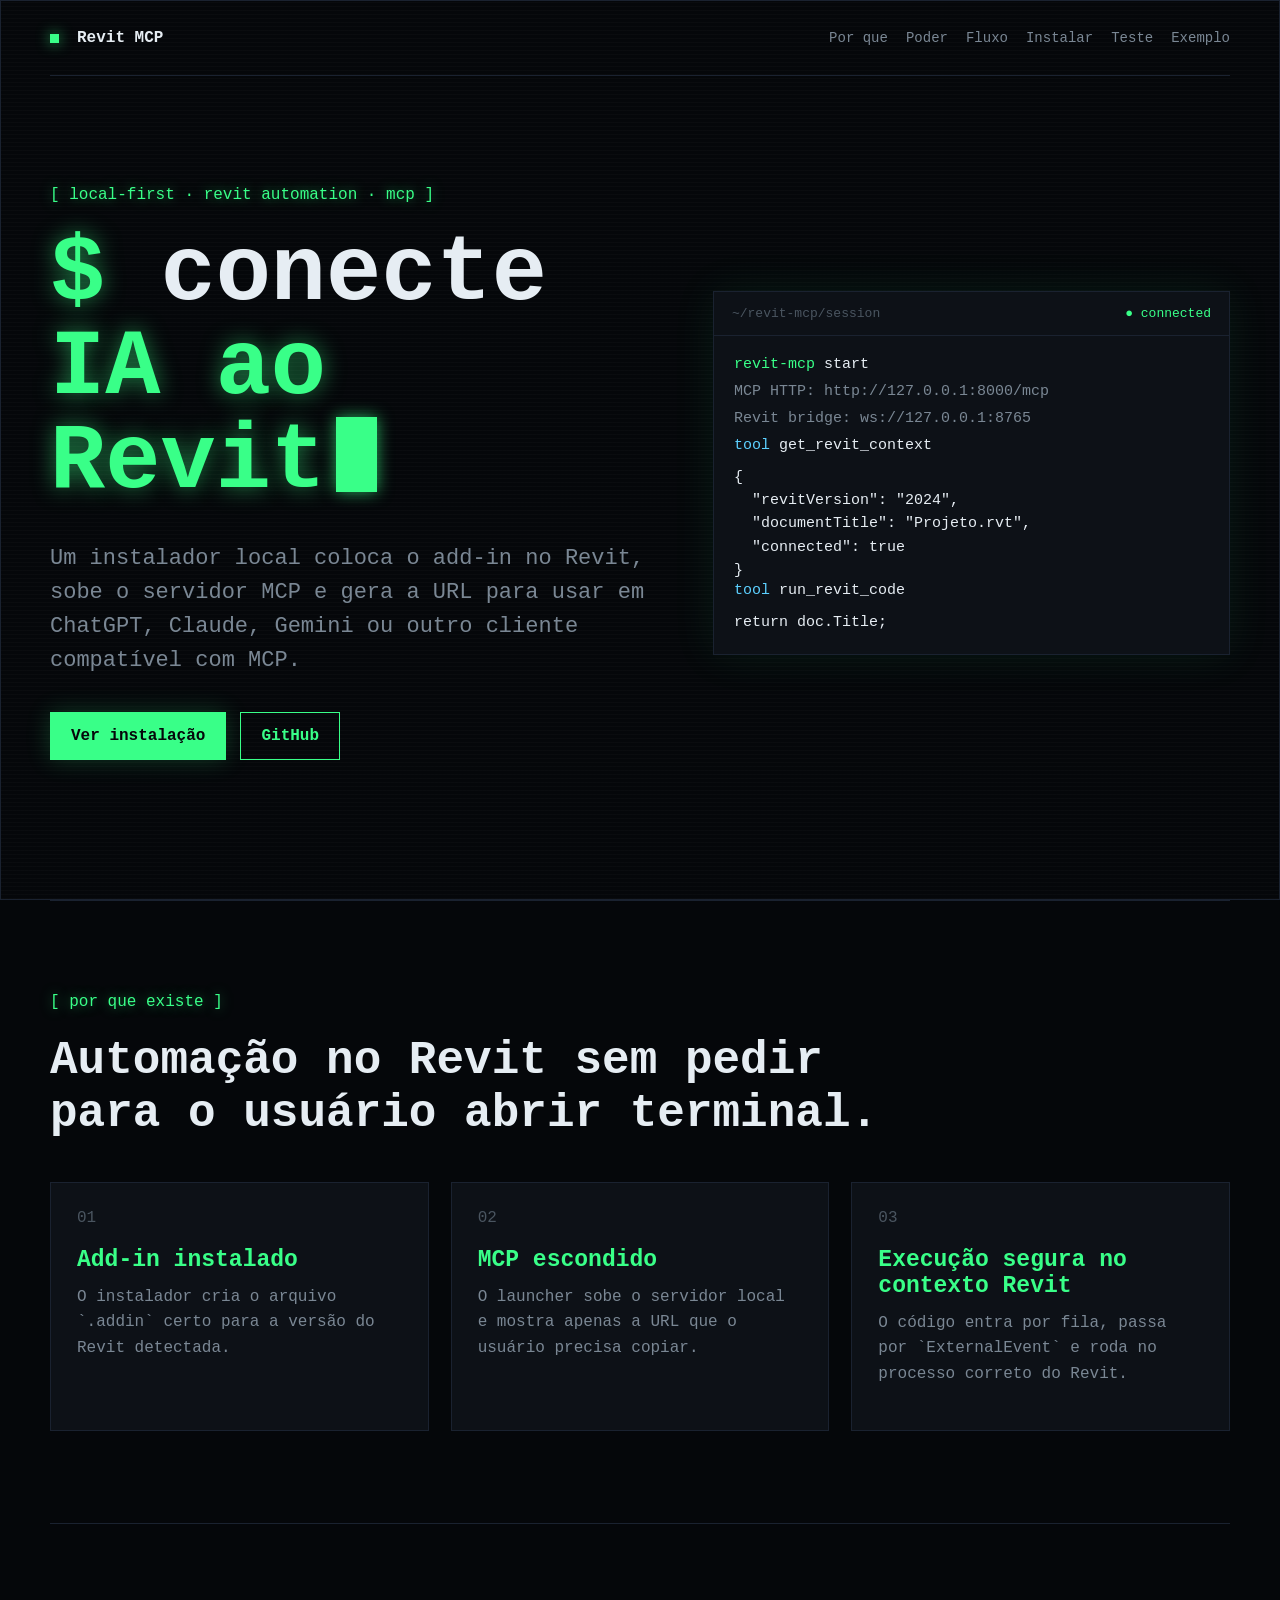
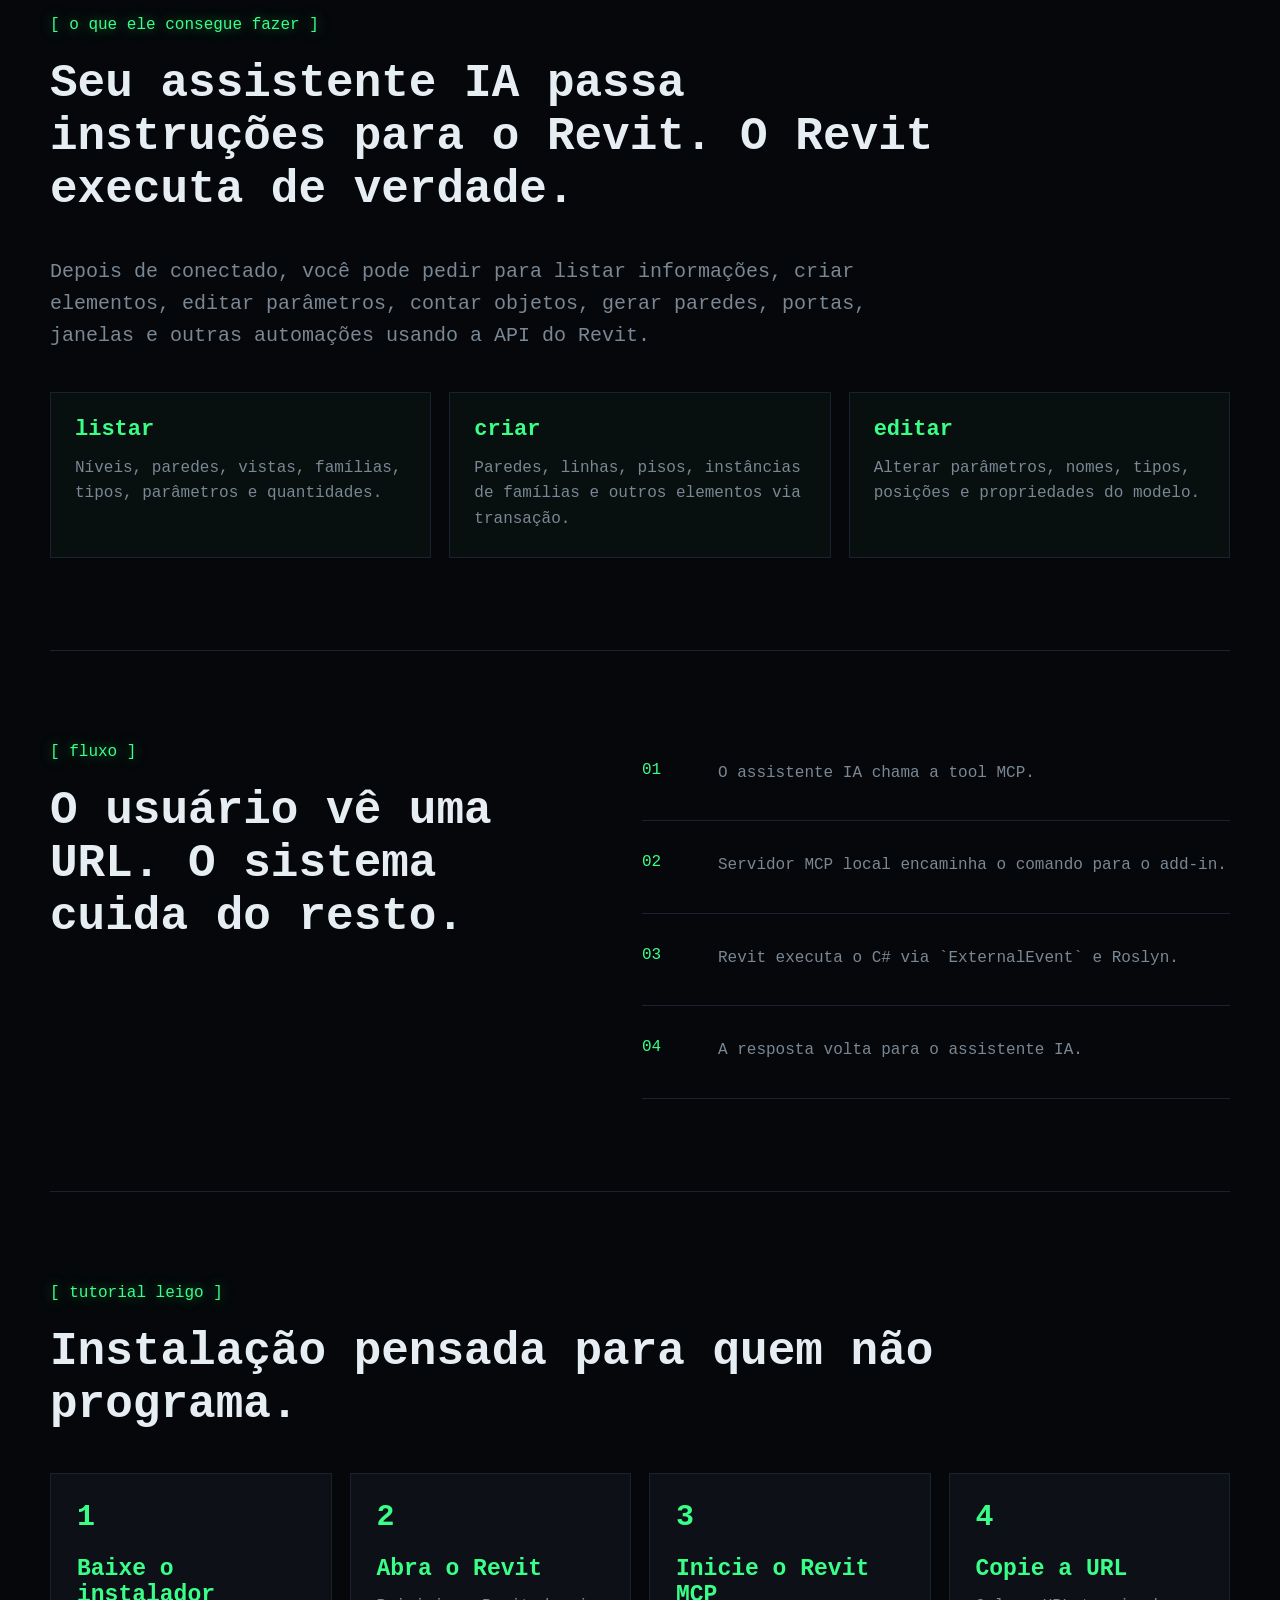
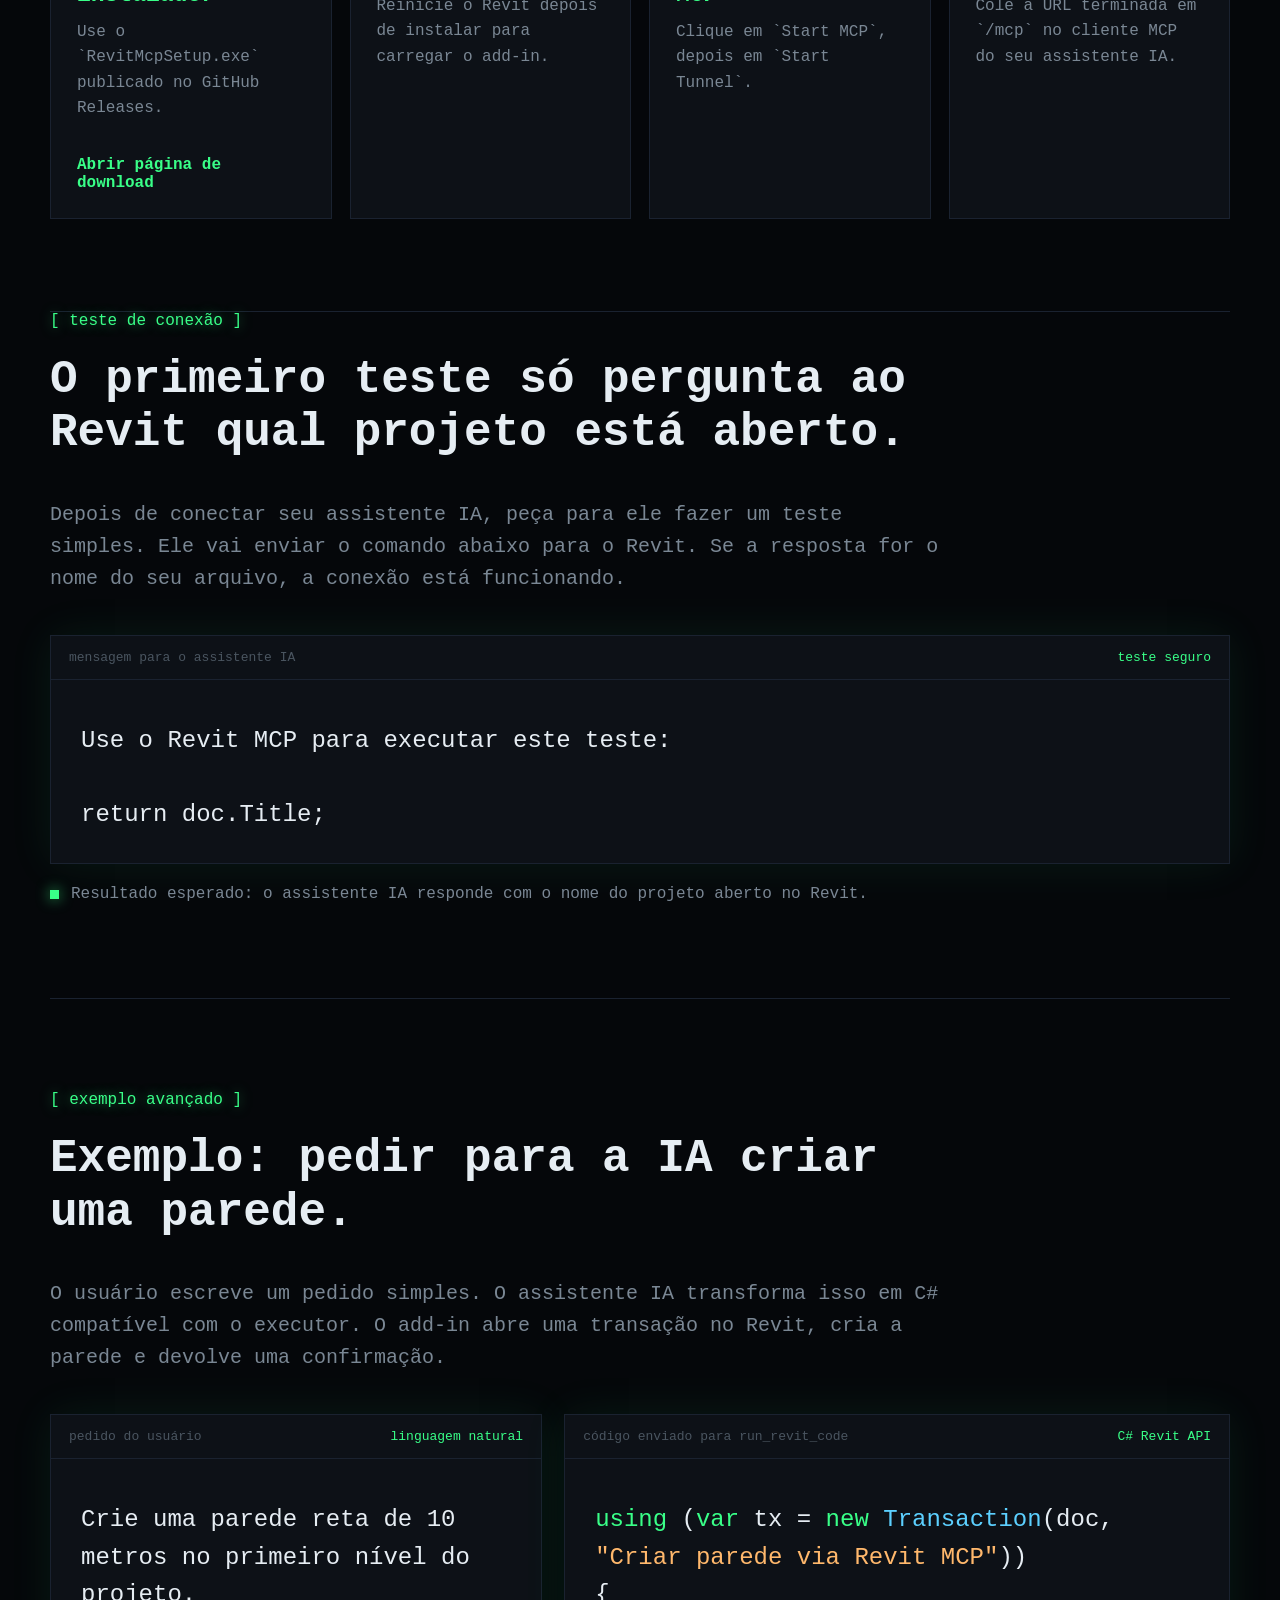
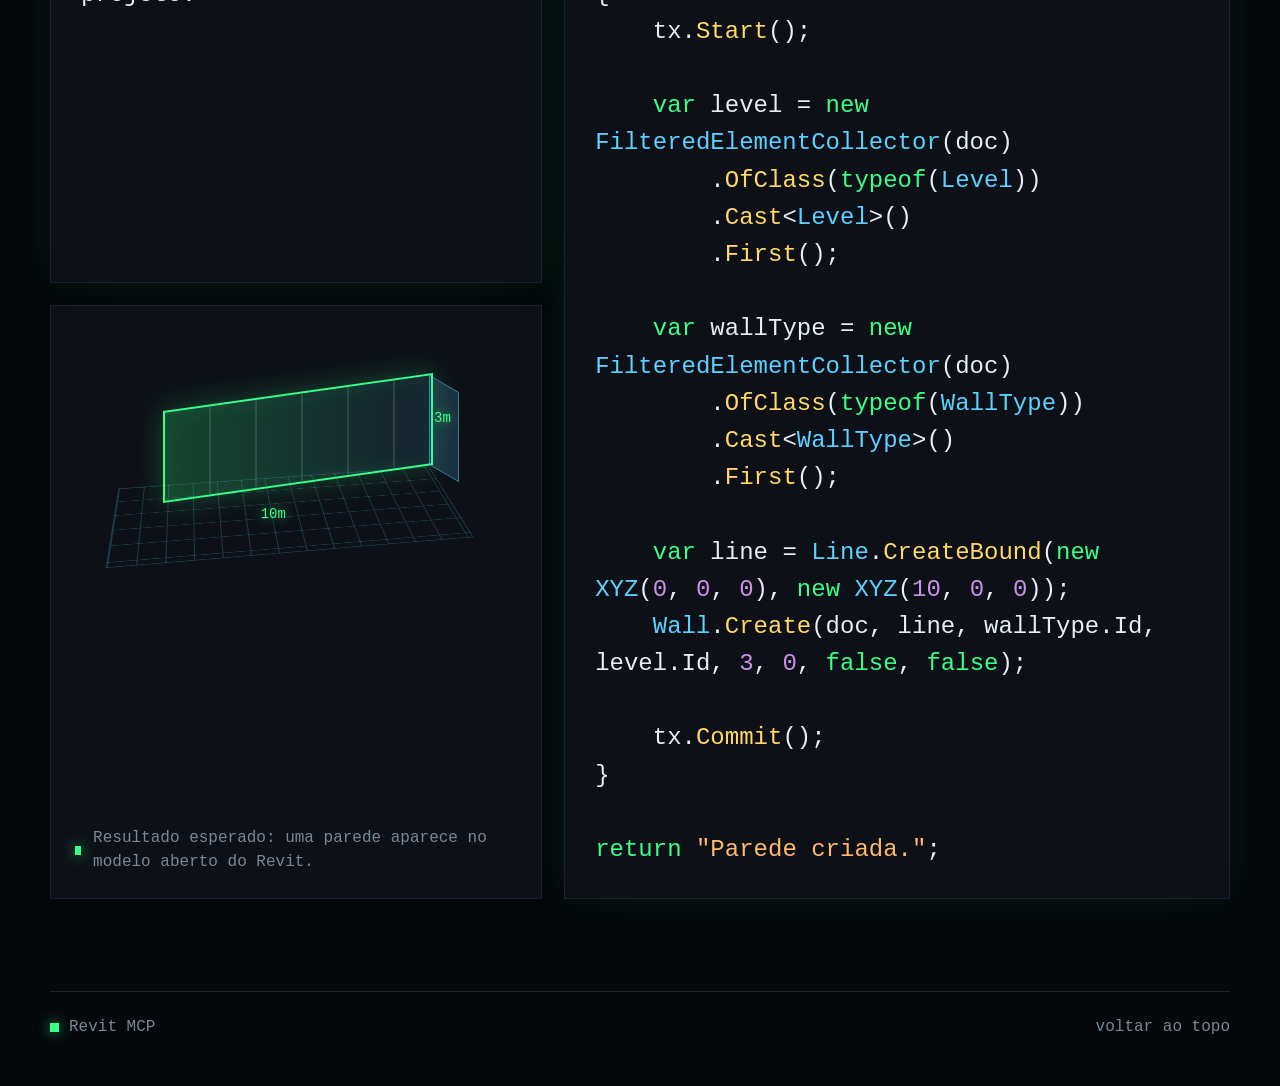
==== commit dacd97ea: "fix bugs landing page" ====
--- a/docs/index.html
+++ b/docs/index.html
@@ -151,6 +151,9 @@
             <strong>1</strong>
             <h3>Baixe o instalador</h3>
             <p>Use o `RevitMcpSetup.exe` publicado no GitHub Releases.</p>
+            <a class="inline-link" href="https://github.com/rrdls/revit-mcp/releases" rel="noreferrer">
+              Abrir página de download
+            </a>
           </article>
           <article>
             <strong>2</strong>
--- a/docs/styles.css
+++ b/docs/styles.css
@@ -209,6 +209,17 @@
 
 .button.secondary {
   color: var(--accent);
+}
+
+.inline-link {
+  display: inline-flex;
+  margin-top: 18px;
+  color: var(--accent);
+  font-weight: 700;
+}
+
+.inline-link:hover {
+  text-shadow: 0 0 14px rgba(57, 255, 136, 0.6);
 }
 
 .terminal-visual,
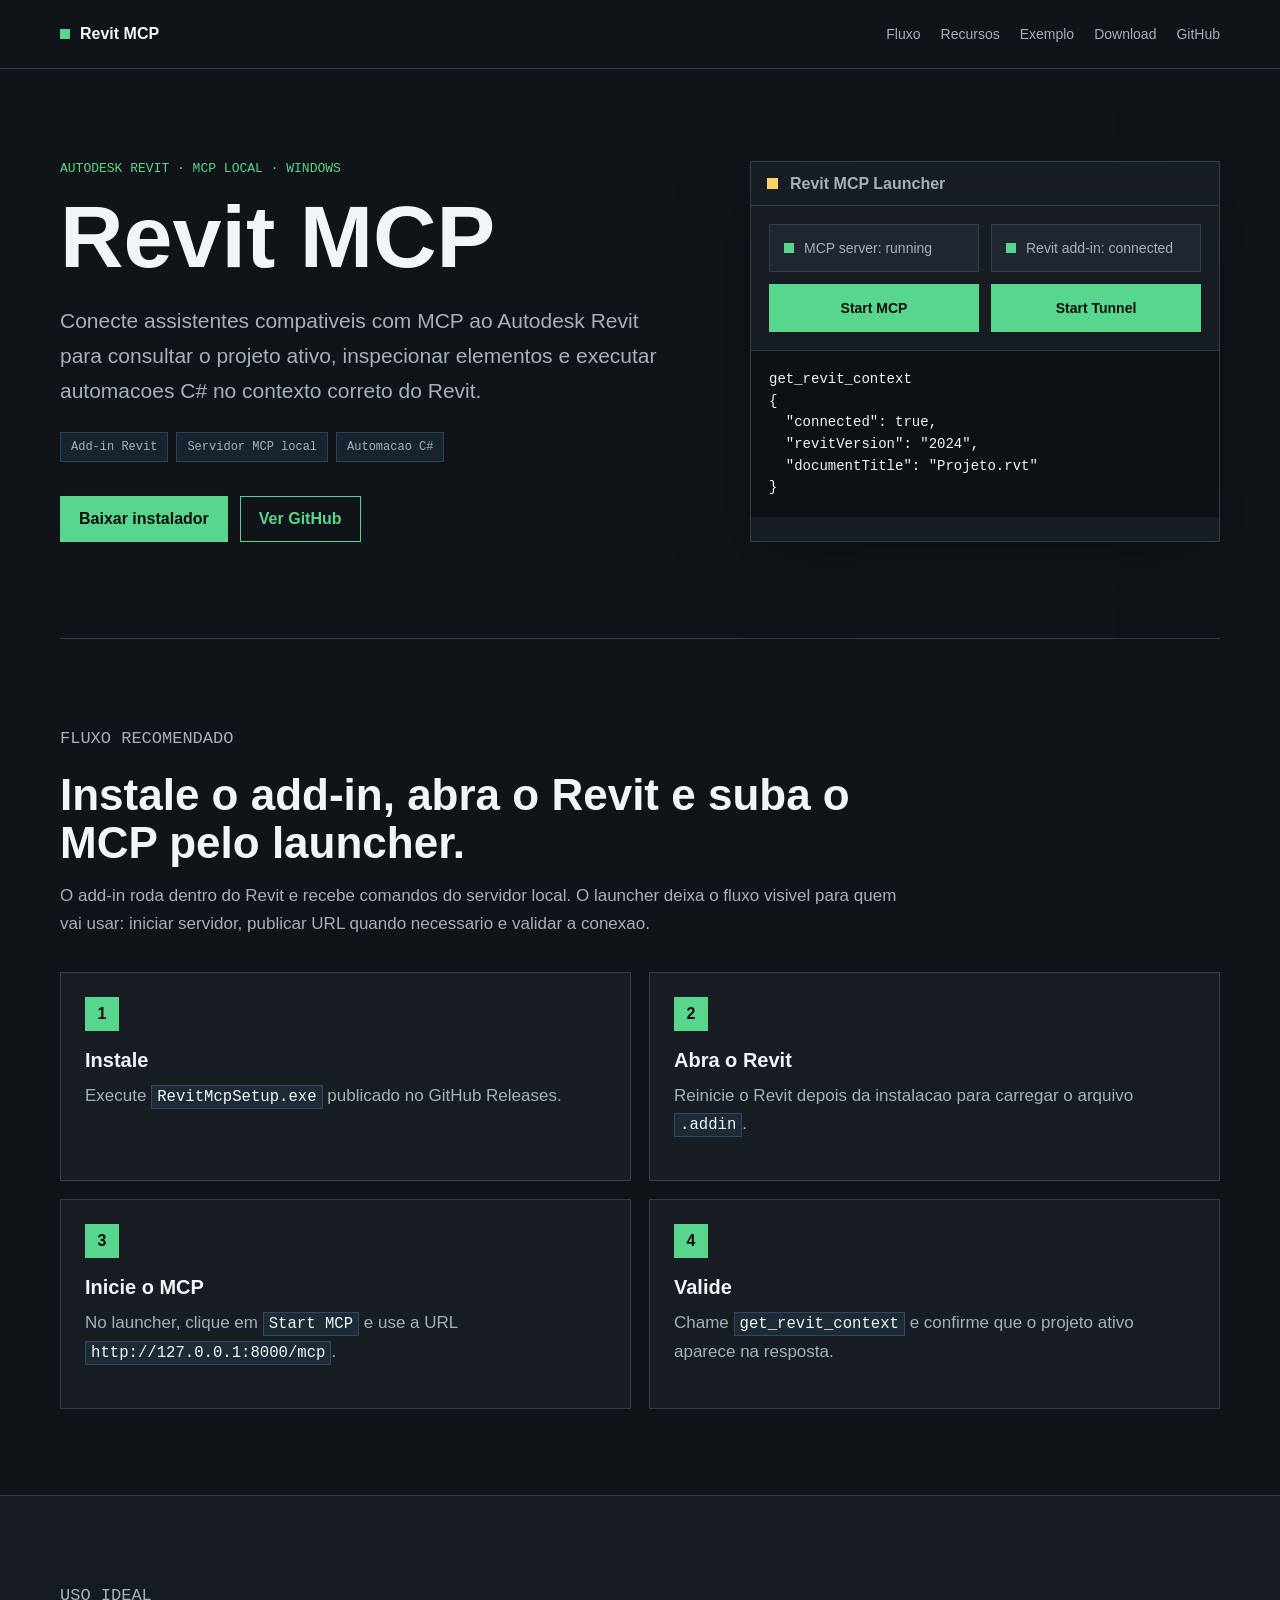
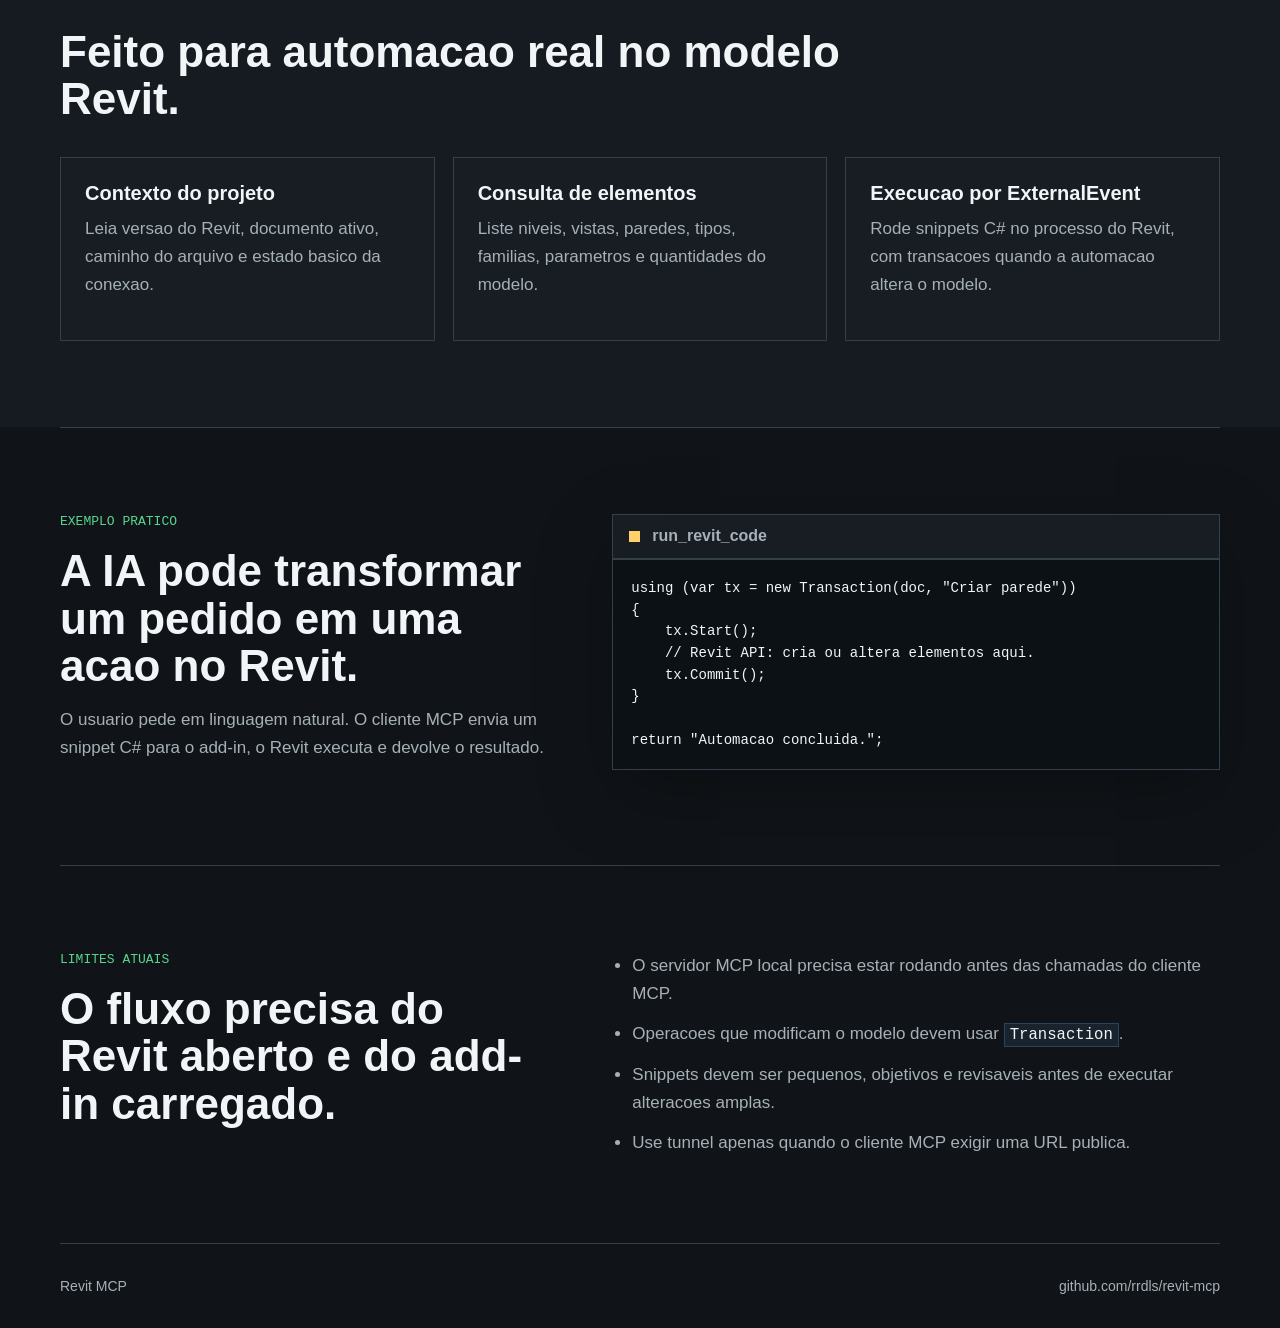
==== commit 63d007f4: "Update Revit landing page" ====
--- a/docs/index.html
+++ b/docs/index.html
@@ -5,263 +5,178 @@
     <meta name="viewport" content="width=device-width, initial-scale=1" />
     <meta
       name="description"
-      content="Revit MCP conecta assistentes IA compatíveis com MCP ao Autodesk Revit com instalação local, add-in Revit e servidor MCP controlado por uma interface simples."
+      content="Revit MCP conecta clientes MCP ao Autodesk Revit para consultar contexto do projeto e executar automacoes C# dentro do Revit."
     />
     <title>Revit MCP</title>
     <link rel="stylesheet" href="./styles.css" />
   </head>
   <body>
-    <header class="hero" id="top">
-      <div class="scanlines" aria-hidden="true"></div>
-      <nav class="nav" aria-label="Navegação principal">
+    <header class="site-header">
+      <nav class="nav" aria-label="Navegacao principal">
         <a class="brand" href="#top">
-          <span class="status-dot" aria-hidden="true"></span>
+          <span class="brand-mark" aria-hidden="true"></span>
           Revit MCP
         </a>
         <div class="nav-links">
-          <a href="#why">Por que</a>
-          <a href="#power">Poder</a>
-          <a href="#how">Fluxo</a>
-          <a href="#install">Instalar</a>
-          <a href="#test">Teste</a>
+          <a href="#workflow">Fluxo</a>
+          <a href="#capabilities">Recursos</a>
           <a href="#example">Exemplo</a>
+          <a href="#download">Download</a>
+          <a href="https://github.com/rrdls/revit-mcp" rel="noreferrer">GitHub</a>
         </div>
       </nav>
+    </header>
 
-      <section class="hero-grid">
+    <main id="top">
+      <section class="hero">
         <div class="hero-copy">
-          <p class="eyebrow">[ local-first · revit automation · mcp ]</p>
-          <h1>
-            <span class="prompt">$</span> conecte
-            <span class="accent">IA ao Revit</span><span class="cursor" aria-hidden="true"></span>
-          </h1>
-          <p class="lead">
-            Um instalador local coloca o add-in no Revit, sobe o servidor MCP e gera a URL para usar em ChatGPT, Claude, Gemini ou outro cliente compatível com MCP.
+          <p class="eyebrow">Autodesk Revit · MCP local · Windows</p>
+          <h1>Revit MCP</h1>
+          <p class="lede">
+            Conecte assistentes compativeis com MCP ao Autodesk Revit para consultar o projeto ativo, inspecionar
+            elementos e executar automacoes C# no contexto correto do Revit.
           </p>
-          <div class="hero-actions">
-            <a class="button primary" href="#install">Ver instalação</a>
-            <a class="button secondary" href="https://github.com/" rel="noreferrer">GitHub</a>
+          <div class="release-row" aria-label="Ambiente suportado">
+            <span>Add-in Revit</span>
+            <span>Servidor MCP local</span>
+            <span>Automacao C#</span>
+          </div>
+          <div class="hero-actions" id="download">
+            <a class="button primary" href="https://github.com/rrdls/revit-mcp/releases" rel="noreferrer">
+              Baixar instalador
+            </a>
+            <a class="button secondary" href="https://github.com/rrdls/revit-mcp" rel="noreferrer">
+              Ver GitHub
+            </a>
           </div>
         </div>
 
-        <div class="terminal-visual" aria-label="Demonstração visual do Revit MCP">
-          <div class="terminal-bar">
-            <span>~/revit-mcp/session</span>
-            <span class="terminal-live">● connected</span>
+        <div class="product-panel" aria-label="Fluxo visual do Revit MCP">
+          <div class="window-bar">
+            <span></span>
+            <strong>Revit MCP Launcher</strong>
           </div>
-          <div class="terminal-body">
-            <p><span class="green">revit-mcp</span> start</p>
-            <p class="muted">MCP HTTP: http://127.0.0.1:8000/mcp</p>
-            <p class="muted">Revit bridge: ws://127.0.0.1:8765</p>
-            <p><span class="blue">tool</span> get_revit_context</p>
-            <pre>{
+          <div class="launcher-grid">
+            <div class="launcher-status">
+              <span class="status-dot" aria-hidden="true"></span>
+              MCP server: running
+            </div>
+            <div class="launcher-status">
+              <span class="status-dot" aria-hidden="true"></span>
+              Revit add-in: connected
+            </div>
+            <div class="launcher-button">Start MCP</div>
+            <div class="launcher-button">Start Tunnel</div>
+          </div>
+          <pre class="terminal-output">get_revit_context
+{
+  "connected": true,
   "revitVersion": "2024",
-  "documentTitle": "Projeto.rvt",
-  "connected": true
+  "documentTitle": "Projeto.rvt"
 }</pre>
-            <p><span class="blue">tool</span> run_revit_code</p>
-            <pre>return doc.Title;</pre>
-          </div>
         </div>
       </section>
-    </header>
 
-    <main>
-      <section class="band" id="why">
+      <section class="band" id="workflow">
         <div class="section-head">
-          <p class="eyebrow">[ por que existe ]</p>
-          <h2>Automação no Revit sem pedir para o usuário abrir terminal.</h2>
+          <p class="eyebrow">Fluxo recomendado</p>
+          <h2>Instale o add-in, abra o Revit e suba o MCP pelo launcher.</h2>
+          <p>
+            O add-in roda dentro do Revit e recebe comandos do servidor local. O launcher deixa o fluxo visivel para
+            quem vai usar: iniciar servidor, publicar URL quando necessario e validar a conexao.
+          </p>
         </div>
-        <div class="feature-grid">
-          <article class="feature-card">
-            <span class="card-index">01</span>
-            <h3>Add-in instalado</h3>
-            <p>O instalador cria o arquivo `.addin` certo para a versão do Revit detectada.</p>
+        <div class="steps">
+          <article>
+            <span>1</span>
+            <h3>Instale</h3>
+            <p>Execute <code>RevitMcpSetup.exe</code> publicado no GitHub Releases.</p>
           </article>
-          <article class="feature-card">
-            <span class="card-index">02</span>
-            <h3>MCP escondido</h3>
-            <p>O launcher sobe o servidor local e mostra apenas a URL que o usuário precisa copiar.</p>
+          <article>
+            <span>2</span>
+            <h3>Abra o Revit</h3>
+            <p>Reinicie o Revit depois da instalacao para carregar o arquivo <code>.addin</code>.</p>
           </article>
-          <article class="feature-card">
-            <span class="card-index">03</span>
-            <h3>Execução segura no contexto Revit</h3>
-            <p>O código entra por fila, passa por `ExternalEvent` e roda no processo correto do Revit.</p>
+          <article>
+            <span>3</span>
+            <h3>Inicie o MCP</h3>
+            <p>No launcher, clique em <code>Start MCP</code> e use a URL <code>http://127.0.0.1:8000/mcp</code>.</p>
+          </article>
+          <article>
+            <span>4</span>
+            <h3>Valide</h3>
+            <p>Chame <code>get_revit_context</code> e confirme que o projeto ativo aparece na resposta.</p>
           </article>
         </div>
       </section>
 
-      <section class="band power-section" id="power">
+      <section class="band muted-band" id="capabilities">
         <div class="section-head">
-          <p class="eyebrow">[ o que ele consegue fazer ]</p>
-          <h2>Seu assistente IA passa instruções para o Revit. O Revit executa de verdade.</h2>
-          <p class="section-copy">
-            Depois de conectado, você pode pedir para listar informações, criar elementos, editar parâmetros, contar objetos, gerar paredes, portas, janelas e outras automações usando a API do Revit.
-          </p>
+          <p class="eyebrow">Uso ideal</p>
+          <h2>Feito para automacao real no modelo Revit.</h2>
         </div>
-
-        <div class="power-grid">
-          <article class="capability">
-            <span>listar</span>
-            <p>Níveis, paredes, vistas, famílias, tipos, parâmetros e quantidades.</p>
+        <div class="feature-grid">
+          <article>
+            <h3>Contexto do projeto</h3>
+            <p>Leia versao do Revit, documento ativo, caminho do arquivo e estado basico da conexao.</p>
           </article>
-          <article class="capability">
-            <span>criar</span>
-            <p>Paredes, linhas, pisos, instâncias de famílias e outros elementos via transação.</p>
+          <article>
+            <h3>Consulta de elementos</h3>
+            <p>Liste niveis, vistas, paredes, tipos, familias, parametros e quantidades do modelo.</p>
           </article>
-          <article class="capability">
-            <span>editar</span>
-            <p>Alterar parâmetros, nomes, tipos, posições e propriedades do modelo.</p>
+          <article>
+            <h3>Execucao por ExternalEvent</h3>
+            <p>Rode snippets C# no processo do Revit, com transacoes quando a automacao altera o modelo.</p>
           </article>
         </div>
       </section>
 
-      <section class="band split" id="how">
-        <div class="section-head">
-          <p class="eyebrow">[ fluxo ]</p>
-          <h2>O usuário vê uma URL. O sistema cuida do resto.</h2>
-        </div>
-        <ol class="flow-list">
-          <li>
-            <span>01</span>
-            <p>O assistente IA chama a tool MCP.</p>
-          </li>
-          <li>
-            <span>02</span>
-            <p>Servidor MCP local encaminha o comando para o add-in.</p>
-          </li>
-          <li>
-            <span>03</span>
-            <p>Revit executa o C# via `ExternalEvent` e Roslyn.</p>
-          </li>
-          <li>
-            <span>04</span>
-            <p>A resposta volta para o assistente IA.</p>
-          </li>
-        </ol>
-      </section>
-
-      <section class="band install" id="install">
-        <div class="section-head">
-          <p class="eyebrow">[ tutorial leigo ]</p>
-          <h2>Instalação pensada para quem não programa.</h2>
-        </div>
-        <div class="steps">
-          <article>
-            <strong>1</strong>
-            <h3>Baixe o instalador</h3>
-            <p>Use o `RevitMcpSetup.exe` publicado no GitHub Releases.</p>
-            <a class="inline-link" href="https://github.com/rrdls/revit-mcp/releases" rel="noreferrer">
-              Abrir página de download
-            </a>
-          </article>
-          <article>
-            <strong>2</strong>
-            <h3>Abra o Revit</h3>
-            <p>Reinicie o Revit depois de instalar para carregar o add-in.</p>
-          </article>
-          <article>
-            <strong>3</strong>
-            <h3>Inicie o Revit MCP</h3>
-            <p>Clique em `Start MCP`, depois em `Start Tunnel`.</p>
-          </article>
-          <article>
-            <strong>4</strong>
-            <h3>Copie a URL</h3>
-            <p>Cole a URL terminada em `/mcp` no cliente MCP do seu assistente IA.</p>
-          </article>
-        </div>
-      </section>
-
-      <section class="band command-band" id="test">
-        <div class="section-head">
-          <p class="eyebrow">[ teste de conexão ]</p>
-          <h2>O primeiro teste só pergunta ao Revit qual projeto está aberto.</h2>
-          <p class="section-copy">
-            Depois de conectar seu assistente IA, peça para ele fazer um teste simples. Ele vai enviar o comando abaixo para o Revit. Se a resposta for o nome do seu arquivo, a conexão está funcionando.
-          </p>
-        </div>
-        <div class="terminal-wide">
-          <div class="terminal-bar">
-            <span>mensagem para o assistente IA</span>
-            <span class="terminal-live">teste seguro</span>
+      <section class="band" id="example">
+        <div class="split">
+          <div>
+            <p class="eyebrow">Exemplo pratico</p>
+            <h2>A IA pode transformar um pedido em uma acao no Revit.</h2>
+            <p class="lede-small">
+              O usuario pede em linguagem natural. O cliente MCP envia um snippet C# para o add-in, o Revit executa e
+              devolve o resultado.
+            </p>
           </div>
-          <pre>Use o Revit MCP para executar este teste:
-
-return doc.Title;</pre>
-        </div>
-        <div class="result-note">
-          <span class="status-dot" aria-hidden="true"></span>
-          Resultado esperado: o assistente IA responde com o nome do projeto aberto no Revit.
-        </div>
-      </section>
-
-      <section class="band wall-example" id="example">
-        <div class="section-head">
-          <p class="eyebrow">[ exemplo avançado ]</p>
-          <h2>Exemplo: pedir para a IA criar uma parede.</h2>
-          <p class="section-copy">
-            O usuário escreve um pedido simples. O assistente IA transforma isso em C# compatível com o executor. O add-in abre uma transação no Revit, cria a parede e devolve uma confirmação.
-          </p>
-        </div>
-
-        <div class="example-grid">
-          <div class="terminal-wide">
-            <div class="terminal-bar">
-              <span>pedido do usuário</span>
-              <span class="terminal-live">linguagem natural</span>
+          <div class="example-panel">
+            <div class="window-bar">
+              <span></span>
+              <strong>run_revit_code</strong>
             </div>
-            <pre>Crie uma parede reta de 10 metros no primeiro nível do projeto.</pre>
-          </div>
-
-          <div class="terminal-wide">
-            <div class="terminal-bar">
-              <span>código enviado para run_revit_code</span>
-              <span class="terminal-live">C# Revit API</span>
-            </div>
-            <pre class="code-block"><span class="kw">using</span> (<span class="kw">var</span> tx = <span class="kw">new</span> <span class="type">Transaction</span>(doc, <span class="str">"Criar parede via Revit MCP"</span>))
+            <pre class="terminal-output">using (var tx = new Transaction(doc, "Criar parede"))
 {
-    tx.<span class="fn">Start</span>();
-
-    <span class="kw">var</span> level = <span class="kw">new</span> <span class="type">FilteredElementCollector</span>(doc)
-        .<span class="fn">OfClass</span>(<span class="kw">typeof</span>(<span class="type">Level</span>))
-        .<span class="fn">Cast</span>&lt;<span class="type">Level</span>&gt;()
-        .<span class="fn">First</span>();
-
-    <span class="kw">var</span> wallType = <span class="kw">new</span> <span class="type">FilteredElementCollector</span>(doc)
-        .<span class="fn">OfClass</span>(<span class="kw">typeof</span>(<span class="type">WallType</span>))
-        .<span class="fn">Cast</span>&lt;<span class="type">WallType</span>&gt;()
-        .<span class="fn">First</span>();
-
-    <span class="kw">var</span> line = <span class="type">Line</span>.<span class="fn">CreateBound</span>(<span class="kw">new</span> <span class="type">XYZ</span>(<span class="num">0</span>, <span class="num">0</span>, <span class="num">0</span>), <span class="kw">new</span> <span class="type">XYZ</span>(<span class="num">10</span>, <span class="num">0</span>, <span class="num">0</span>));
-    <span class="type">Wall</span>.<span class="fn">Create</span>(doc, line, wallType.Id, level.Id, <span class="num">3</span>, <span class="num">0</span>, <span class="kw">false</span>, <span class="kw">false</span>);
-
-    tx.<span class="fn">Commit</span>();
+    tx.Start();
+    // Revit API: cria ou altera elementos aqui.
+    tx.Commit();
 }
 
-<span class="kw">return</span> <span class="str">"Parede criada."</span>;</pre>
-          </div>
-
-          <div class="wall-result">
-            <div class="wall-scene" aria-hidden="true">
-              <div class="grid-floor"></div>
-              <div class="wall-3d"></div>
-              <div class="axis x-axis">10m</div>
-              <div class="axis z-axis">3m</div>
-            </div>
-            <div class="result-note">
-              <span class="status-dot" aria-hidden="true"></span>
-              Resultado esperado: uma parede aparece no modelo aberto do Revit.
-            </div>
+return "Automacao concluida.";</pre>
           </div>
         </div>
       </section>
 
+      <section class="band">
+        <div class="split">
+          <div>
+            <p class="eyebrow">Limites atuais</p>
+            <h2>O fluxo precisa do Revit aberto e do add-in carregado.</h2>
+          </div>
+          <ul class="limits">
+            <li>O servidor MCP local precisa estar rodando antes das chamadas do cliente MCP.</li>
+            <li>Operacoes que modificam o modelo devem usar <code>Transaction</code>.</li>
+            <li>Snippets devem ser pequenos, objetivos e revisaveis antes de executar alteracoes amplas.</li>
+            <li>Use tunnel apenas quando o cliente MCP exigir uma URL publica.</li>
+          </ul>
+        </div>
+      </section>
     </main>
 
     <footer class="footer">
-      <span><span class="status-dot" aria-hidden="true"></span> Revit MCP</span>
-      <a href="#top">voltar ao topo</a>
+      <span>Revit MCP</span>
+      <a href="https://github.com/rrdls/revit-mcp" rel="noreferrer">github.com/rrdls/revit-mcp</a>
     </footer>
   </body>
 </html>
--- a/docs/styles.css
+++ b/docs/styles.css
@@ -1,14 +1,15 @@
 :root {
-  --bg: #05070a;
-  --text: #e6edf3;
-  --accent: #39ff88;
-  --surface: #0d1117;
-  --line: #1a2230;
-  --muted: #7a8794;
-  --faint: #4a5560;
-  --accent-2: #5cd0ff;
-  --warn: #ff7b72;
-  --font: "JetBrains Mono", "SF Mono", Menlo, Consolas, monospace;
+  --bg: #101418;
+  --panel: #171d23;
+  --panel-2: #1f2830;
+  --text: #f2f5f7;
+  --muted: #a6b0b8;
+  --line: #33404a;
+  --accent: #58d68d;
+  --accent-2: #61b6ff;
+  --warn: #ffcf6a;
+  --font: Inter, "Segoe UI", Roboto, Arial, sans-serif;
+  --mono: "SF Mono", Consolas, "Liberation Mono", monospace;
 }
 
 * {
@@ -31,113 +32,70 @@
   text-decoration: none;
 }
 
-pre,
-code {
-  font-family: var(--font);
-}
-
-@keyframes cursor {
-  to {
-    visibility: hidden;
-  }
-}
-
-@keyframes fade-up {
-  from {
-    opacity: 0;
-    transform: translateY(18px);
-  }
-
-  to {
-    opacity: 1;
-    transform: translateY(0);
-  }
-}
-
-.hero {
-  position: relative;
-  min-height: 100vh;
-  overflow: hidden;
-  border: 1px solid var(--line);
-}
-
-.scanlines {
-  position: absolute;
-  inset: 0;
-  pointer-events: none;
-  background-image: repeating-linear-gradient(
-    0deg,
-    rgba(255, 255, 255, 0.02) 0,
-    rgba(255, 255, 255, 0.02) 1px,
-    transparent 1px,
-    transparent 4px
-  );
+.site-header {
+  position: sticky;
+  top: 0;
+  z-index: 10;
+  background: rgba(16, 20, 24, 0.94);
+  border-bottom: 1px solid var(--line);
 }
 
 .nav {
-  position: relative;
-  z-index: 1;
   display: flex;
   align-items: center;
   justify-content: space-between;
-  width: min(1180px, calc(100% - 40px));
+  width: min(1160px, calc(100% - 40px));
+  min-height: 68px;
   margin: 0 auto;
-  padding: 28px 0;
-  border-bottom: 1px solid var(--line);
-  color: var(--muted);
+  gap: 24px;
 }
 
 .brand,
 .nav-links {
   display: flex;
   align-items: center;
-  gap: 18px;
 }
 
 .brand {
-  color: var(--text);
-  font-weight: 700;
-}
-
-.nav-links a {
-  color: var(--muted);
-  font-size: 14px;
-}
-
-.nav-links a:hover {
-  color: var(--accent);
-}
-
+  gap: 10px;
+  font-weight: 750;
+}
+
+.brand-mark,
 .status-dot {
   display: inline-block;
-  width: 9px;
-  height: 9px;
+  width: 10px;
+  height: 10px;
   background: var(--accent);
-  box-shadow: 0 0 14px rgba(57, 255, 136, 0.7);
-}
-
-.hero-grid {
-  position: relative;
-  z-index: 1;
+}
+
+.nav-links {
+  gap: 20px;
+  color: var(--muted);
+  font-size: 14px;
+}
+
+.nav-links a:hover {
+  color: var(--text);
+}
+
+.hero {
   display: grid;
-  grid-template-columns: minmax(0, 1.08fr) minmax(360px, 0.92fr);
-  gap: 56px;
-  align-items: center;
-  width: min(1180px, calc(100% - 40px));
-  min-height: calc(100vh - 90px);
+  grid-template-columns: minmax(0, 1fr) minmax(390px, 470px);
+  gap: 64px;
+  align-items: center;
+  width: min(1160px, calc(100% - 40px));
   margin: 0 auto;
-  padding: 64px 0 80px;
-}
-
-.hero-copy {
-  animation: fade-up 700ms ease-out both;
+  padding: 92px 0 96px;
 }
 
 .eyebrow {
-  margin: 0 0 24px;
+  margin: 0 0 18px;
   color: var(--accent);
-  font-size: 16px;
-  text-shadow: 0 0 12px rgba(57, 255, 136, 0.5);
+  font-family: var(--mono);
+  font-size: 13px;
+  text-transform: uppercase;
+  letter-spacing: 0;
 }
 
 h1,
@@ -148,46 +106,75 @@
 }
 
 h1 {
-  margin-bottom: 32px;
-  font-size: 92px;
-  line-height: 1.02;
-  color: var(--text);
-}
-
-.prompt,
-.accent {
-  color: var(--accent);
-  text-shadow: 0 0 22px rgba(57, 255, 136, 0.5);
-}
-
-.cursor {
-  display: inline-block;
-  width: 0.45em;
-  height: 0.82em;
-  margin-left: 10px;
-  background: var(--accent);
-  box-shadow: 0 0 16px rgba(57, 255, 136, 0.65);
-  vertical-align: -0.06em;
-  animation: cursor 1s steps(2, start) infinite;
-}
-
-.lead {
-  max-width: 760px;
-  color: var(--muted);
-  font-size: 22px;
-  line-height: 1.55;
-}
-
-.section-copy {
-  color: var(--muted);
+  margin-bottom: 24px;
+  font-size: 88px;
+  line-height: 0.98;
+  letter-spacing: 0;
+}
+
+h2 {
+  margin-bottom: 16px;
+  font-size: 44px;
+  line-height: 1.08;
+  letter-spacing: 0;
+}
+
+h3 {
+  margin-bottom: 10px;
   font-size: 20px;
-  line-height: 1.6;
+}
+
+.lede,
+.lede-small,
+.section-head p,
+.limits,
+.feature-grid p,
+.steps p {
+  color: var(--muted);
+  font-size: 17px;
+  line-height: 1.65;
+}
+
+.lede {
+  max-width: 740px;
+  font-size: 21px;
+}
+
+.lede-small {
+  max-width: 560px;
+}
+
+.release-row {
+  display: flex;
+  flex-wrap: wrap;
+  gap: 8px;
+  margin-top: 24px;
+}
+
+.release-row span,
+code {
+  background: rgba(97, 182, 255, 0.09);
+  border: 1px solid rgba(97, 182, 255, 0.22);
+  color: var(--text);
+  font-family: var(--mono);
+}
+
+.release-row span {
+  padding: 7px 10px;
+  color: var(--muted);
+  font-size: 12px;
+}
+
+code {
+  padding: 2px 5px;
+  font-size: 0.92em;
+  overflow-wrap: anywhere;
 }
 
 .hero-actions {
   display: flex;
   flex-wrap: wrap;
-  gap: 14px;
+  gap: 12px;
   margin-top: 34px;
 }
 
@@ -195,403 +182,241 @@
   display: inline-flex;
   align-items: center;
   justify-content: center;
-  min-height: 48px;
-  padding: 0 20px;
+  min-height: 46px;
+  padding: 0 18px;
   border: 1px solid var(--accent);
   font-weight: 700;
 }
 
 .button.primary {
   background: var(--accent);
-  color: var(--bg);
-  box-shadow: 0 0 24px rgba(57, 255, 136, 0.2);
+  color: #08100c;
 }
 
 .button.secondary {
   color: var(--accent);
 }
 
-.inline-link {
+.product-panel,
+.example-panel {
+  min-width: 0;
+  overflow: hidden;
+  background: var(--panel);
+  border: 1px solid var(--line);
+  box-shadow: 0 24px 70px rgba(0, 0, 0, 0.28);
+}
+
+.product-panel {
+  align-self: stretch;
+}
+
+.window-bar {
+  display: flex;
+  align-items: center;
+  gap: 12px;
+  min-height: 44px;
+  padding: 0 16px;
+  border-bottom: 1px solid var(--line);
+  color: var(--muted);
+}
+
+.window-bar span {
+  width: 11px;
+  height: 11px;
+  background: var(--warn);
+}
+
+.launcher-grid {
+  display: grid;
+  grid-template-columns: 1fr 1fr;
+  gap: 12px;
+  padding: 18px;
+}
+
+.launcher-status,
+.launcher-button {
+  min-height: 48px;
+  padding: 14px;
+  background: var(--panel-2);
+  border: 1px solid var(--line);
+  font-size: 14px;
+}
+
+.launcher-status {
+  display: flex;
+  align-items: center;
+  gap: 10px;
+  color: var(--muted);
+}
+
+.launcher-button {
+  display: flex;
+  align-items: center;
+  justify-content: center;
+  color: #08100c;
+  background: var(--accent);
+  border-color: var(--accent);
+  font-weight: 750;
+}
+
+.terminal-output {
+  margin: 0;
+  padding: 18px;
+  overflow-x: auto;
+  border-top: 1px solid var(--line);
+  color: var(--text);
+  background: #0c1116;
+  font-family: var(--mono);
+  font-size: 14px;
+  line-height: 1.55;
+  white-space: pre;
+}
+
+.band {
+  width: min(1160px, calc(100% - 40px));
+  margin: 0 auto;
+  padding: 86px 0;
+  border-top: 1px solid var(--line);
+}
+
+.muted-band {
+  width: 100%;
+  max-width: none;
+  padding-right: max(20px, calc((100% - 1160px) / 2));
+  padding-left: max(20px, calc((100% - 1160px) / 2));
+  background: #151b20;
+}
+
+.section-head {
+  max-width: 840px;
+  margin-bottom: 34px;
+}
+
+.steps,
+.feature-grid {
+  display: grid;
+  grid-template-columns: repeat(2, minmax(0, 1fr));
+  gap: 18px;
+}
+
+.feature-grid {
+  grid-template-columns: repeat(3, minmax(0, 1fr));
+}
+
+.steps article,
+.feature-grid article {
+  min-width: 0;
+  padding: 24px;
+  background: var(--panel);
+  border: 1px solid var(--line);
+}
+
+.steps span {
   display: inline-flex;
-  margin-top: 18px;
-  color: var(--accent);
-  font-weight: 700;
-}
-
-.inline-link:hover {
-  text-shadow: 0 0 14px rgba(57, 255, 136, 0.6);
-}
-
-.terminal-visual,
-.terminal-wide {
-  background: var(--surface);
-  border: 1px solid var(--line);
-  box-shadow: 0 0 42px rgba(57, 255, 136, 0.08);
-}
-
-.terminal-visual {
-  animation: fade-up 900ms ease-out 160ms both;
-}
-
-.terminal-bar {
-  display: flex;
-  justify-content: space-between;
-  gap: 16px;
-  padding: 14px 18px;
-  border-bottom: 1px solid var(--line);
-  color: var(--faint);
-  font-size: 13px;
-}
-
-.terminal-live,
-.green {
-  color: var(--accent);
-}
-
-.blue {
-  color: var(--accent-2);
-}
-
-.muted {
-  color: var(--muted);
-}
-
-.terminal-body {
-  padding: 20px;
-  color: var(--text);
-  font-size: 15px;
-}
-
-.terminal-body p {
-  margin-bottom: 10px;
-}
-
-.terminal-body pre,
-.terminal-wide pre,
-.feature-card pre {
-  overflow-x: auto;
-  margin: 12px 0 0;
-  color: var(--text);
-  line-height: 1.55;
-  white-space: pre-wrap;
-}
-
-.band {
-  width: min(1180px, calc(100% - 40px));
-  margin: 0 auto;
-  padding: 92px 0;
-  border-top: 1px solid var(--line);
-}
-
-.section-head {
-  max-width: 900px;
-  margin-bottom: 40px;
-}
-
-.section-head h2 {
-  font-size: 46px;
-  line-height: 1.16;
-}
-
-.feature-grid,
-.dev-grid {
-  display: grid;
-  grid-template-columns: repeat(3, minmax(0, 1fr));
-  gap: 22px;
-}
-
-.dev-grid {
-  grid-template-columns: repeat(2, minmax(0, 1fr));
-}
-
-.feature-card,
-.steps article {
-  min-width: 0;
-  padding: 26px;
-  background: var(--surface);
-  border: 1px solid var(--line);
-}
-
-.feature-card h3,
-.steps h3 {
-  margin-bottom: 12px;
-  color: var(--accent);
-  font-size: 23px;
-}
-
-.feature-card p,
-.steps p,
-.flow-list p {
-  color: var(--muted);
-  line-height: 1.6;
-}
-
-.card-index {
-  display: block;
-  margin-bottom: 20px;
-  color: var(--faint);
+  align-items: center;
+  justify-content: center;
+  width: 34px;
+  height: 34px;
+  margin-bottom: 18px;
+  color: #08100c;
+  background: var(--accent);
+  font-weight: 800;
+}
+
+.steps h3,
+.feature-grid h3 {
+  color: var(--text);
 }
 
 .split {
   display: grid;
-  grid-template-columns: minmax(0, 0.95fr) minmax(360px, 1.05fr);
-  gap: 60px;
+  grid-template-columns: minmax(0, 0.82fr) minmax(320px, 1fr);
+  gap: 54px;
   align-items: start;
 }
 
-.flow-list {
-  display: grid;
-  gap: 14px;
+.limits {
   margin: 0;
-  padding: 0;
-  list-style: none;
-}
-
-.flow-list li {
-  display: grid;
-  grid-template-columns: 58px minmax(0, 1fr);
-  gap: 18px;
-  align-items: start;
-  padding: 18px 0;
-  border-bottom: 1px solid var(--line);
-}
-
-.flow-list span,
-.steps strong {
-  color: var(--accent);
-}
-
-.steps {
-  display: grid;
-  grid-template-columns: repeat(4, minmax(0, 1fr));
-  gap: 18px;
-}
-
-.steps strong {
-  display: block;
-  margin-bottom: 22px;
-  font-size: 30px;
-}
-
-.command-band {
-  padding-top: 0;
-}
-
-.power-grid {
-  display: grid;
-  grid-template-columns: repeat(3, minmax(0, 1fr));
-  gap: 18px;
-}
-
-.capability {
-  padding: 24px;
-  background: rgba(57, 255, 136, 0.035);
-  border: 1px solid var(--line);
-}
-
-.capability span {
-  display: block;
-  margin-bottom: 14px;
-  color: var(--accent);
-  font-size: 22px;
-  font-weight: 700;
-}
-
-.capability p {
-  margin-bottom: 0;
-  color: var(--muted);
-  line-height: 1.6;
-}
-
-.terminal-wide pre {
-  padding: 30px;
-  font-size: 24px;
-}
-
-.code-block {
-  color: #d6deeb;
-}
-
-.code-block .kw {
-  color: var(--accent);
-}
-
-.code-block .type {
-  color: var(--accent-2);
-}
-
-.code-block .fn {
-  color: #ffd866;
-}
-
-.code-block .str {
-  color: #ffb86c;
-}
-
-.code-block .num {
-  color: #c792ea;
-}
-
-.result-note {
-  display: flex;
-  align-items: center;
-  gap: 12px;
-  margin-top: 18px;
-  color: var(--muted);
-  line-height: 1.5;
-}
-
-.example-grid {
-  display: grid;
-  grid-template-columns: minmax(0, 0.85fr) minmax(0, 1.15fr);
-  gap: 22px;
-  align-items: stretch;
-}
-
-.example-grid .terminal-wide:nth-child(2) {
-  grid-row: span 2;
-}
-
-.wall-result {
-  display: flex;
-  flex-direction: column;
+  padding-left: 20px;
+}
+
+.limits li + li {
+  margin-top: 12px;
+}
+
+.footer {
+  display: flex;
   justify-content: space-between;
-  min-height: 320px;
-  padding: 24px;
-  background: var(--surface);
-  border: 1px solid var(--line);
-}
-
-.wall-scene {
-  position: relative;
-  min-height: 240px;
-  perspective: 700px;
-  overflow: hidden;
-}
-
-.grid-floor {
-  position: absolute;
-  left: 8%;
-  right: 8%;
-  bottom: 18px;
-  height: 150px;
-  transform: rotateX(62deg) rotateZ(-8deg);
-  transform-origin: center bottom;
-  background-image:
-    linear-gradient(rgba(92, 208, 255, 0.2) 1px, transparent 1px),
-    linear-gradient(90deg, rgba(92, 208, 255, 0.2) 1px, transparent 1px);
-  background-size: 28px 28px;
-  border: 1px solid rgba(92, 208, 255, 0.22);
-}
-
-.wall-3d {
-  position: absolute;
-  left: 20%;
-  right: 19%;
-  bottom: 86px;
-  height: 92px;
-  transform: skewY(-8deg);
-  background:
-    linear-gradient(90deg, rgba(57, 255, 136, 0.22), rgba(92, 208, 255, 0.1)),
-    repeating-linear-gradient(90deg, transparent 0 44px, rgba(230, 237, 243, 0.12) 44px 46px);
-  border: 2px solid var(--accent);
-  box-shadow:
-    0 0 28px rgba(57, 255, 136, 0.24),
-    inset 0 0 24px rgba(57, 255, 136, 0.08);
-}
-
-.wall-3d::after {
-  content: "";
-  position: absolute;
-  top: 10px;
-  right: -28px;
-  width: 28px;
-  height: 100%;
-  transform: skewY(36deg);
-  background: rgba(92, 208, 255, 0.16);
-  border: 1px solid rgba(92, 208, 255, 0.45);
-}
-
-.axis {
-  position: absolute;
-  color: var(--accent);
+  gap: 20px;
+  width: min(1160px, calc(100% - 40px));
+  margin: 0 auto;
+  padding: 34px 0;
+  border-top: 1px solid var(--line);
+  color: var(--muted);
   font-size: 14px;
-  text-shadow: 0 0 12px rgba(57, 255, 136, 0.6);
-}
-
-.x-axis {
-  left: 42%;
-  bottom: 48px;
-}
-
-.z-axis {
-  right: 15%;
-  bottom: 144px;
-}
-
-.footer {
-  display: flex;
-  justify-content: space-between;
-  width: min(1180px, calc(100% - 40px));
-  margin: 0 auto;
-  padding: 26px 0 40px;
-  border-top: 1px solid var(--line);
-  color: var(--muted);
-}
-
-.footer span {
-  display: inline-flex;
-  align-items: center;
-  gap: 10px;
-}
-
-@media (max-width: 980px) {
-  .hero-grid,
-  .split {
-    grid-template-columns: 1fr;
-  }
-
-  h1 {
-    font-size: 62px;
-  }
-
-  .feature-grid,
-  .dev-grid,
-  .steps,
-  .power-grid,
-  .example-grid {
-    grid-template-columns: 1fr;
-  }
-
-  .example-grid .terminal-wide:nth-child(2) {
-    grid-row: auto;
-  }
-}
-
-@media (max-width: 640px) {
+}
+
+.footer a:hover {
+  color: var(--text);
+}
+
+@media (max-width: 900px) {
   .nav {
     align-items: flex-start;
     flex-direction: column;
+    padding: 16px 0;
   }
 
   .nav-links {
     flex-wrap: wrap;
   }
 
+  .hero,
+  .split {
+    grid-template-columns: 1fr;
+  }
+
+  .hero {
+    min-height: auto;
+    padding-top: 54px;
+    padding-bottom: 72px;
+  }
+
+  .steps,
+  .feature-grid {
+    grid-template-columns: 1fr;
+  }
+
+  .launcher-grid {
+    grid-template-columns: 1fr;
+  }
+
+  .footer {
+    flex-direction: column;
+  }
+}
+
+@media (max-width: 640px) {
+  .nav,
+  .hero,
+  .band,
+  .footer {
+    width: min(100% - 32px, 1160px);
+  }
+
   h1 {
-    font-size: 42px;
-  }
-
-  .section-head h2 {
+    font-size: 48px;
+  }
+
+  h2 {
     font-size: 32px;
   }
 
-  .lead,
-  .terminal-wide pre {
+  .lede {
     font-size: 18px;
   }
 
-  .band {
-    padding: 64px 0;
-  }
-}
+  .button {
+    width: 100%;
+  }
+}
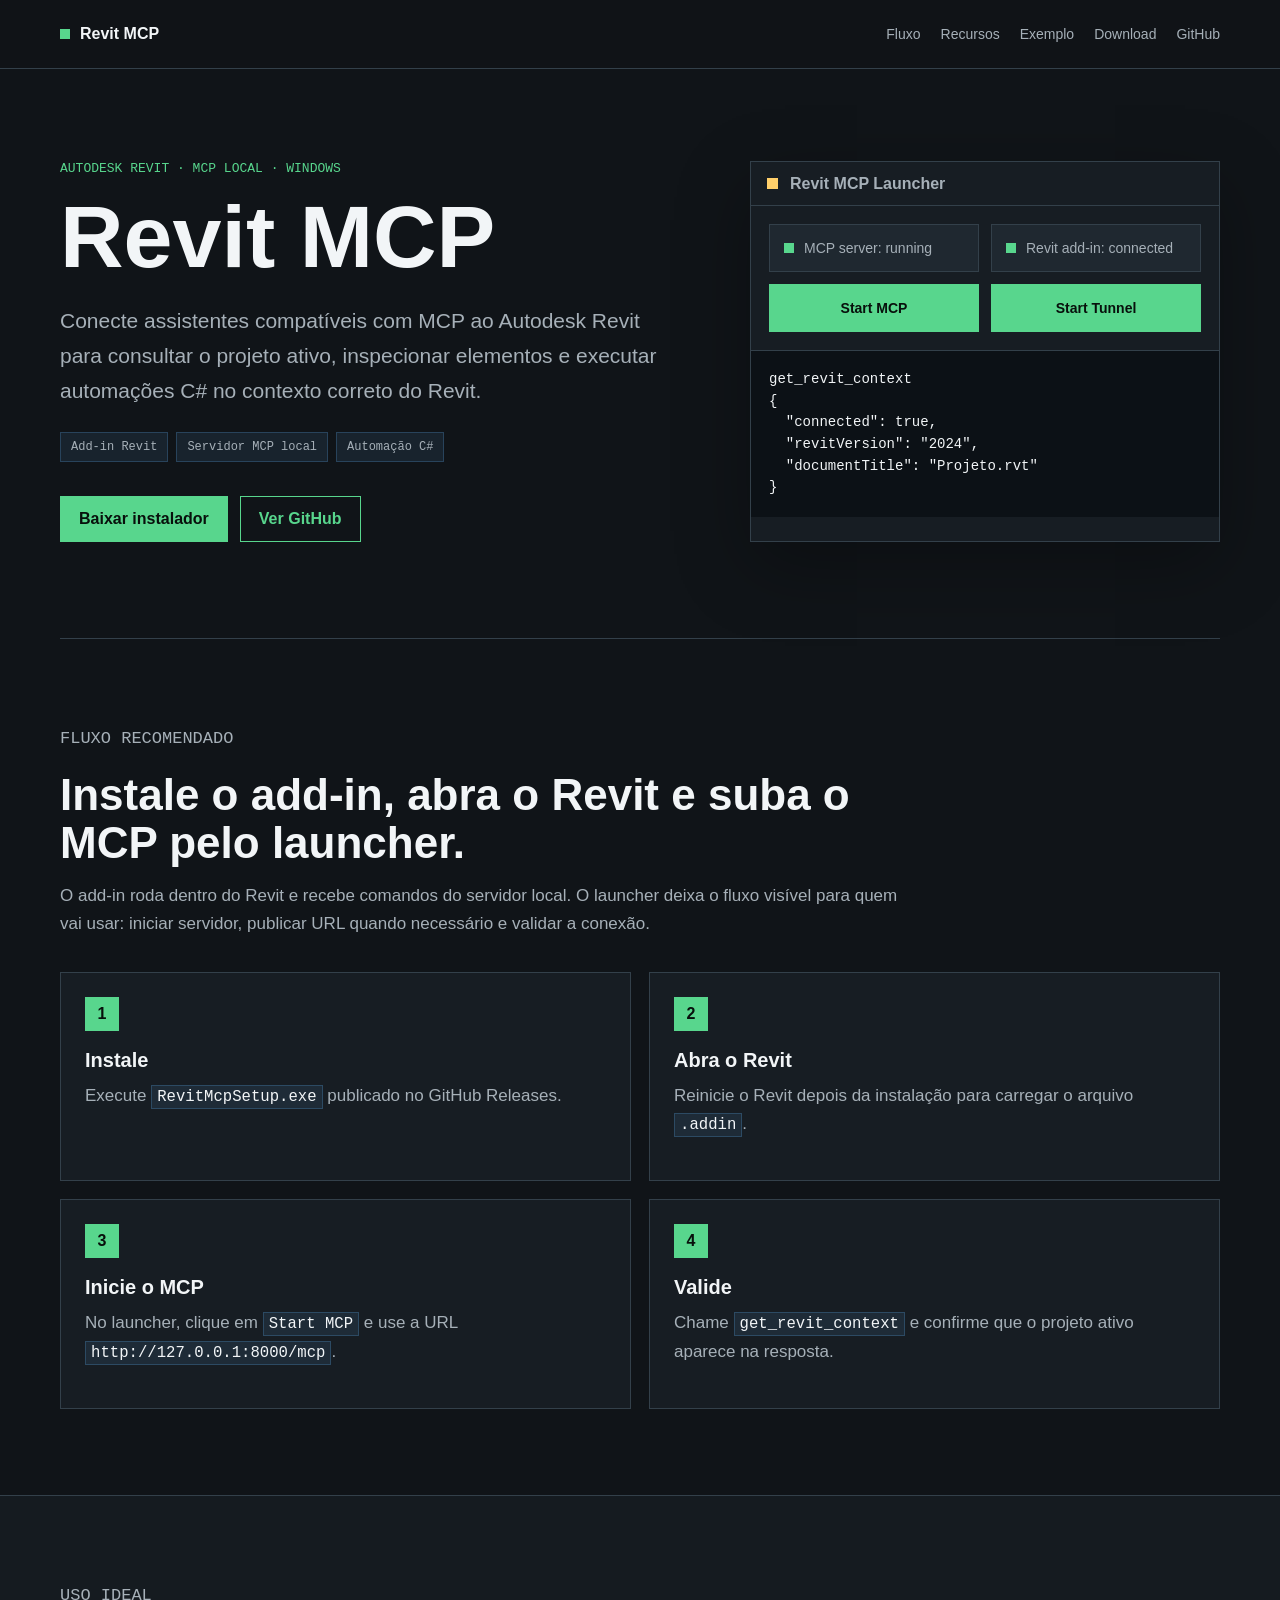
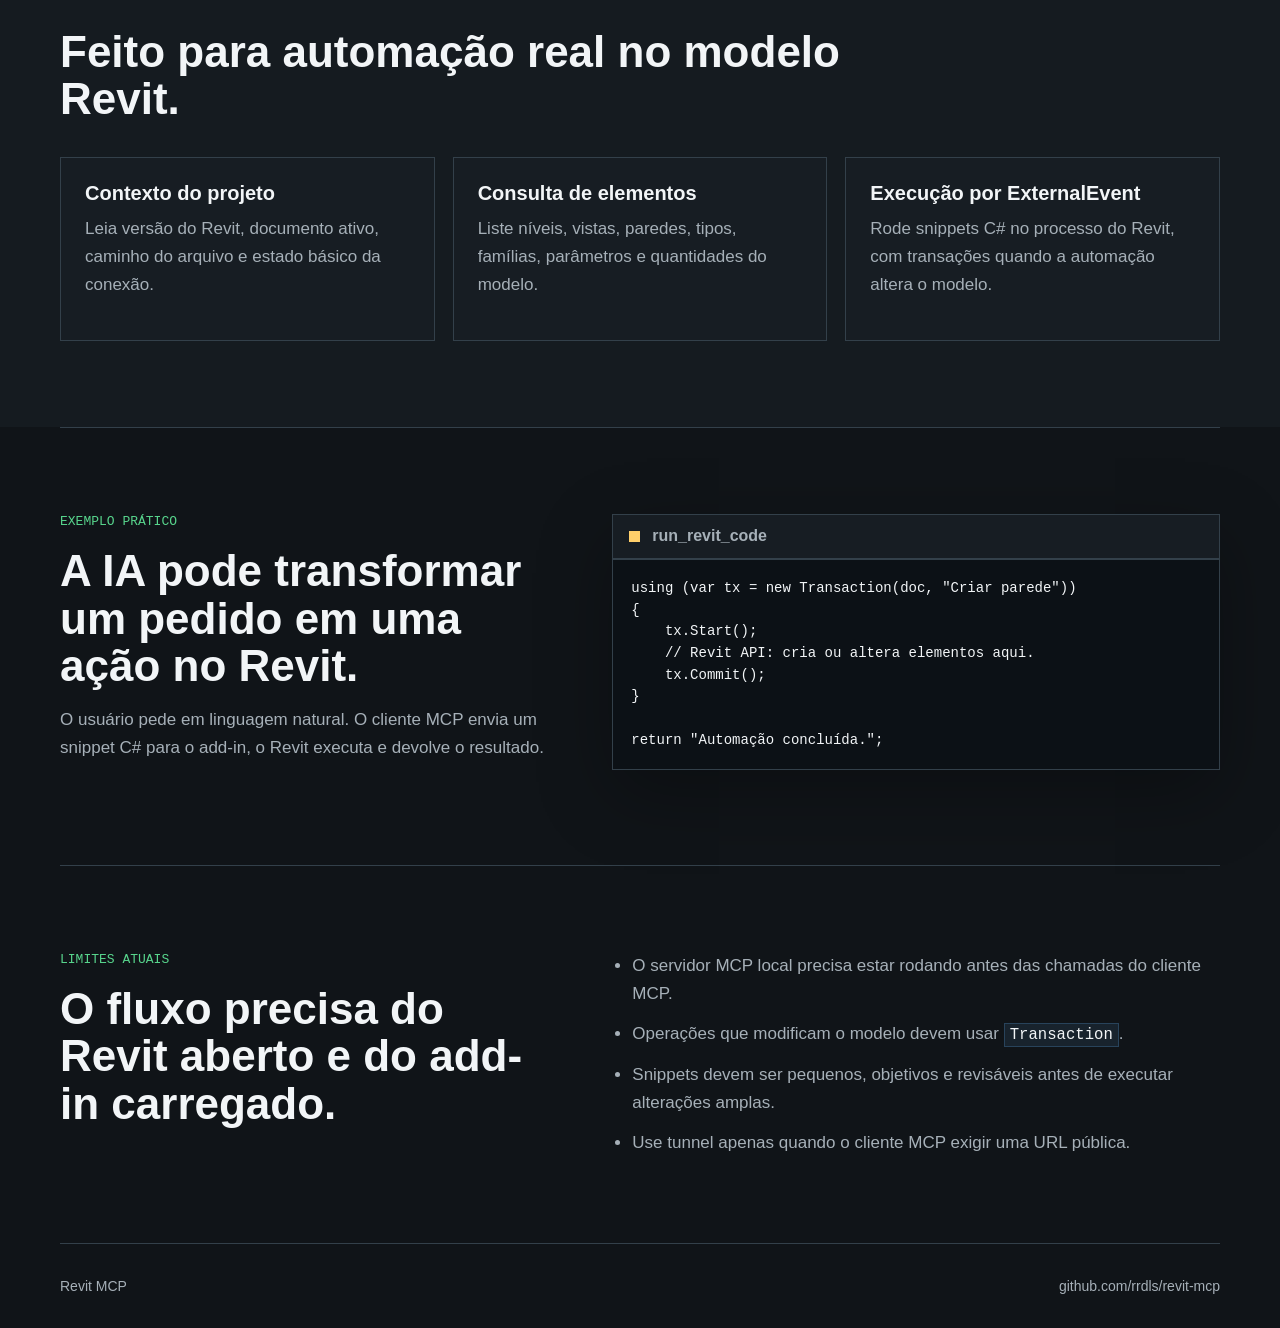
==== commit c7819a75: "Fix Portuguese accents on landing page" ====
--- a/docs/index.html
+++ b/docs/index.html
@@ -5,14 +5,14 @@
     <meta name="viewport" content="width=device-width, initial-scale=1" />
     <meta
       name="description"
-      content="Revit MCP conecta clientes MCP ao Autodesk Revit para consultar contexto do projeto e executar automacoes C# dentro do Revit."
+      content="Revit MCP conecta clientes MCP ao Autodesk Revit para consultar contexto do projeto e executar automações C# dentro do Revit."
     />
     <title>Revit MCP</title>
     <link rel="stylesheet" href="./styles.css" />
   </head>
   <body>
     <header class="site-header">
-      <nav class="nav" aria-label="Navegacao principal">
+      <nav class="nav" aria-label="Navegação principal">
         <a class="brand" href="#top">
           <span class="brand-mark" aria-hidden="true"></span>
           Revit MCP
@@ -33,13 +33,13 @@
           <p class="eyebrow">Autodesk Revit · MCP local · Windows</p>
           <h1>Revit MCP</h1>
           <p class="lede">
-            Conecte assistentes compativeis com MCP ao Autodesk Revit para consultar o projeto ativo, inspecionar
-            elementos e executar automacoes C# no contexto correto do Revit.
+            Conecte assistentes compatíveis com MCP ao Autodesk Revit para consultar o projeto ativo, inspecionar
+            elementos e executar automações C# no contexto correto do Revit.
           </p>
           <div class="release-row" aria-label="Ambiente suportado">
             <span>Add-in Revit</span>
             <span>Servidor MCP local</span>
-            <span>Automacao C#</span>
+            <span>Automação C#</span>
           </div>
           <div class="hero-actions" id="download">
             <a class="button primary" href="https://github.com/rrdls/revit-mcp/releases" rel="noreferrer">
@@ -82,8 +82,8 @@
           <p class="eyebrow">Fluxo recomendado</p>
           <h2>Instale o add-in, abra o Revit e suba o MCP pelo launcher.</h2>
           <p>
-            O add-in roda dentro do Revit e recebe comandos do servidor local. O launcher deixa o fluxo visivel para
-            quem vai usar: iniciar servidor, publicar URL quando necessario e validar a conexao.
+            O add-in roda dentro do Revit e recebe comandos do servidor local. O launcher deixa o fluxo visível para
+            quem vai usar: iniciar servidor, publicar URL quando necessário e validar a conexão.
           </p>
         </div>
         <div class="steps">
@@ -95,7 +95,7 @@
           <article>
             <span>2</span>
             <h3>Abra o Revit</h3>
-            <p>Reinicie o Revit depois da instalacao para carregar o arquivo <code>.addin</code>.</p>
+            <p>Reinicie o Revit depois da instalação para carregar o arquivo <code>.addin</code>.</p>
           </article>
           <article>
             <span>3</span>
@@ -113,20 +113,20 @@
       <section class="band muted-band" id="capabilities">
         <div class="section-head">
           <p class="eyebrow">Uso ideal</p>
-          <h2>Feito para automacao real no modelo Revit.</h2>
+          <h2>Feito para automação real no modelo Revit.</h2>
         </div>
         <div class="feature-grid">
           <article>
             <h3>Contexto do projeto</h3>
-            <p>Leia versao do Revit, documento ativo, caminho do arquivo e estado basico da conexao.</p>
+            <p>Leia versão do Revit, documento ativo, caminho do arquivo e estado básico da conexão.</p>
           </article>
           <article>
             <h3>Consulta de elementos</h3>
-            <p>Liste niveis, vistas, paredes, tipos, familias, parametros e quantidades do modelo.</p>
+            <p>Liste níveis, vistas, paredes, tipos, famílias, parâmetros e quantidades do modelo.</p>
           </article>
           <article>
-            <h3>Execucao por ExternalEvent</h3>
-            <p>Rode snippets C# no processo do Revit, com transacoes quando a automacao altera o modelo.</p>
+            <h3>Execução por ExternalEvent</h3>
+            <p>Rode snippets C# no processo do Revit, com transações quando a automação altera o modelo.</p>
           </article>
         </div>
       </section>
@@ -134,10 +134,10 @@
       <section class="band" id="example">
         <div class="split">
           <div>
-            <p class="eyebrow">Exemplo pratico</p>
-            <h2>A IA pode transformar um pedido em uma acao no Revit.</h2>
+            <p class="eyebrow">Exemplo prático</p>
+            <h2>A IA pode transformar um pedido em uma ação no Revit.</h2>
             <p class="lede-small">
-              O usuario pede em linguagem natural. O cliente MCP envia um snippet C# para o add-in, o Revit executa e
+              O usuário pede em linguagem natural. O cliente MCP envia um snippet C# para o add-in, o Revit executa e
               devolve o resultado.
             </p>
           </div>
@@ -153,7 +153,7 @@
     tx.Commit();
 }
 
-return "Automacao concluida.";</pre>
+return "Automação concluída.";</pre>
           </div>
         </div>
       </section>
@@ -166,9 +166,9 @@
           </div>
           <ul class="limits">
             <li>O servidor MCP local precisa estar rodando antes das chamadas do cliente MCP.</li>
-            <li>Operacoes que modificam o modelo devem usar <code>Transaction</code>.</li>
-            <li>Snippets devem ser pequenos, objetivos e revisaveis antes de executar alteracoes amplas.</li>
-            <li>Use tunnel apenas quando o cliente MCP exigir uma URL publica.</li>
+            <li>Operações que modificam o modelo devem usar <code>Transaction</code>.</li>
+            <li>Snippets devem ser pequenos, objetivos e revisáveis antes de executar alterações amplas.</li>
+            <li>Use tunnel apenas quando o cliente MCP exigir uma URL pública.</li>
           </ul>
         </div>
       </section>
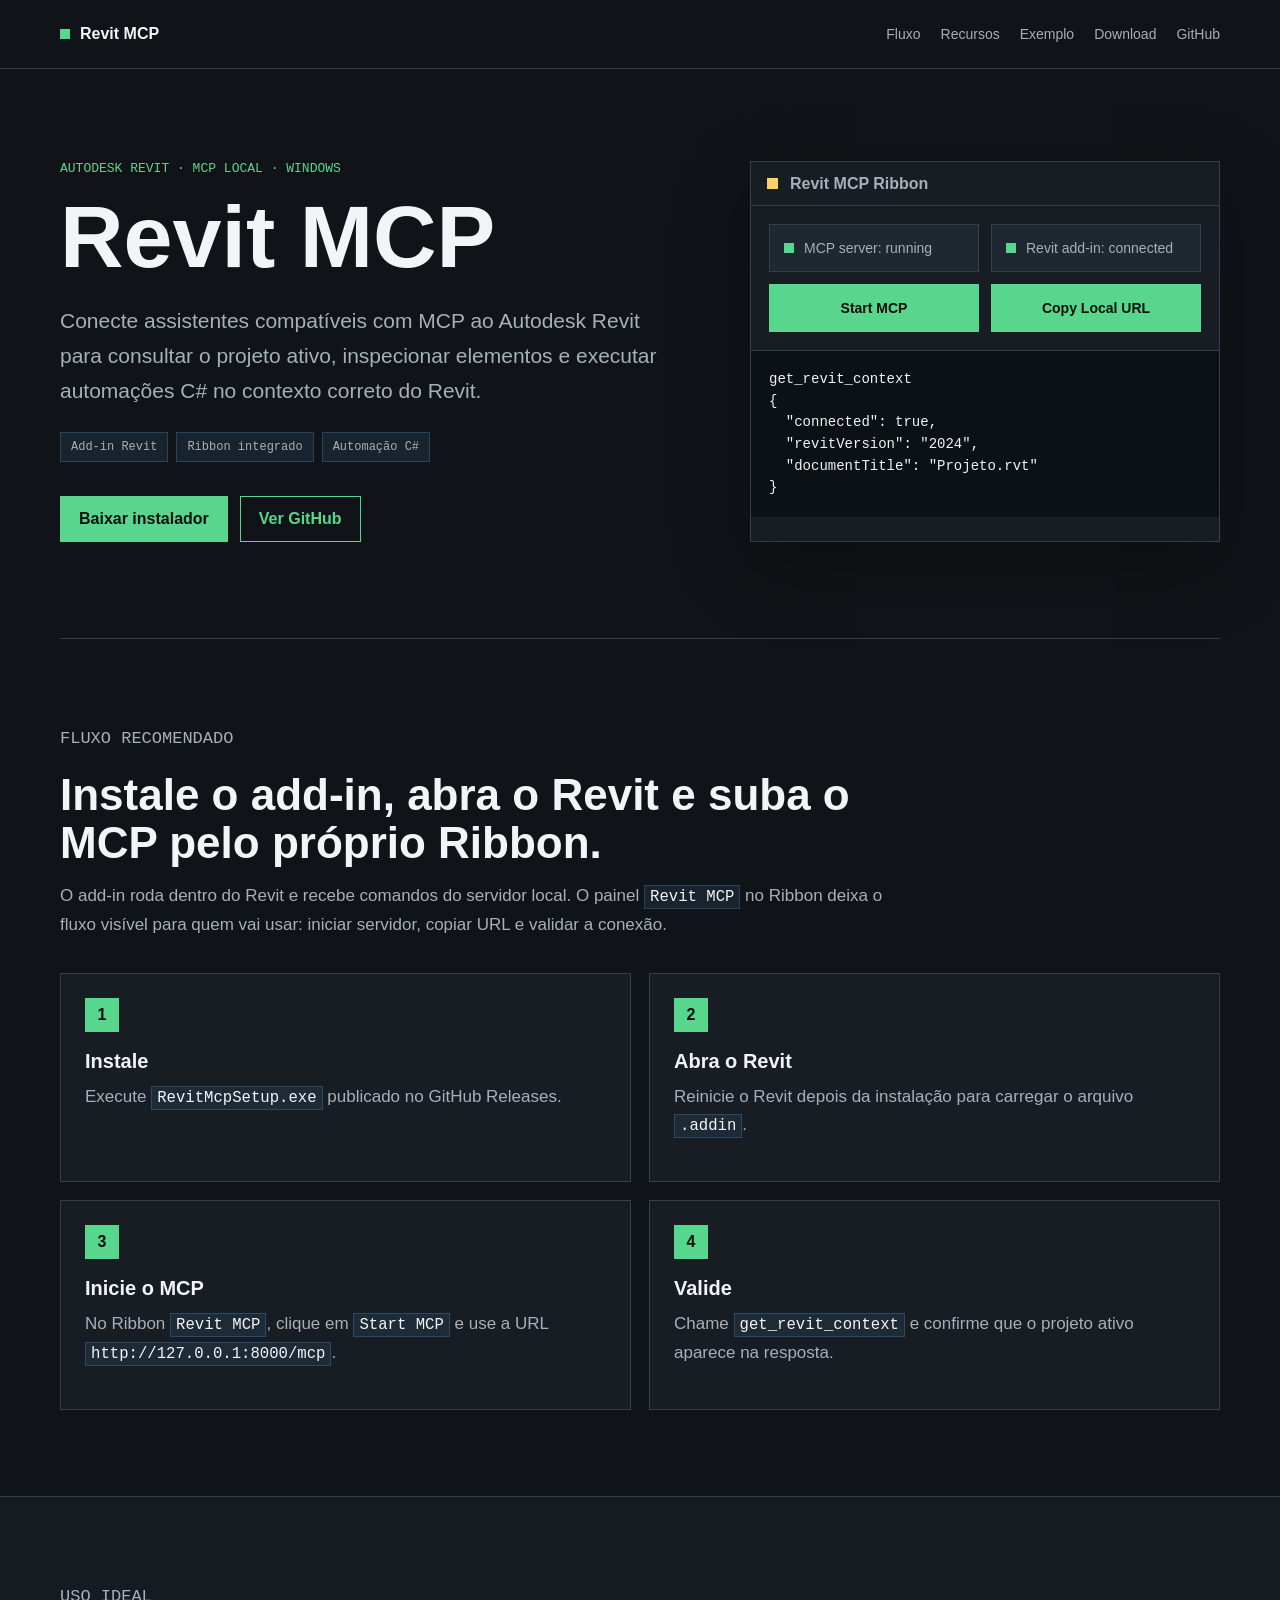
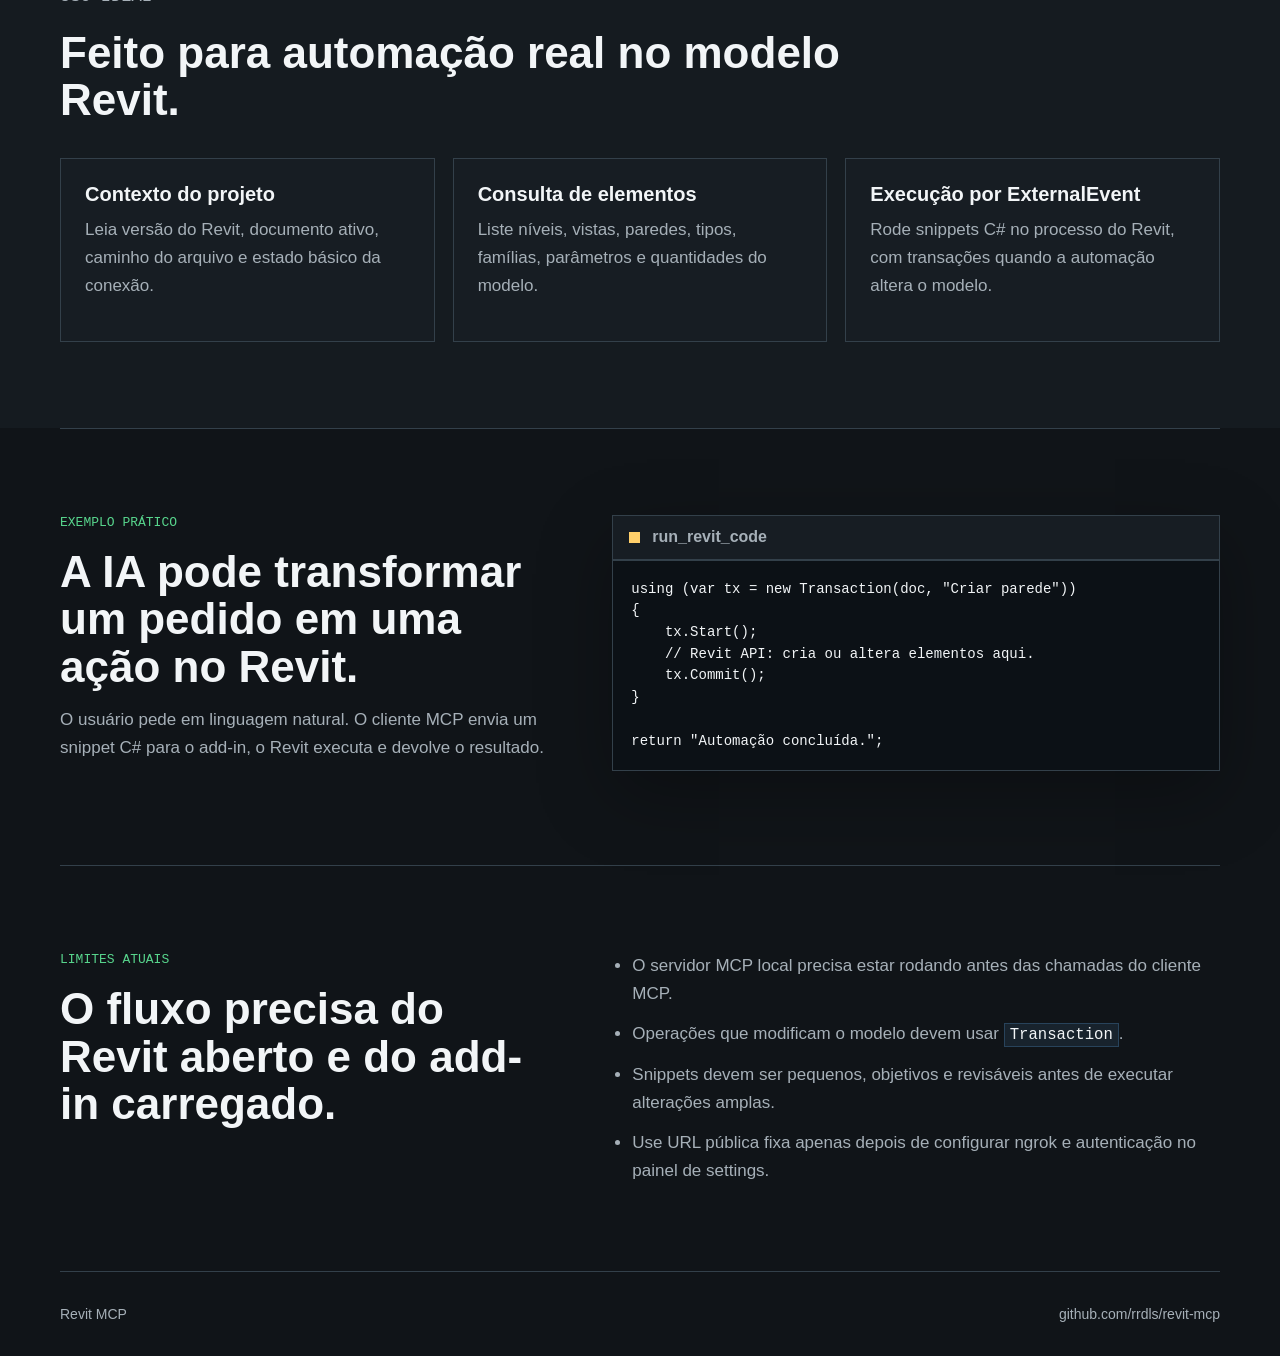
==== commit 48fbf353: "Add in-Revit MCP controls" ====
--- a/docs/index.html
+++ b/docs/index.html
@@ -38,7 +38,7 @@
           </p>
           <div class="release-row" aria-label="Ambiente suportado">
             <span>Add-in Revit</span>
-            <span>Servidor MCP local</span>
+            <span>Ribbon integrado</span>
             <span>Automação C#</span>
           </div>
           <div class="hero-actions" id="download">
@@ -54,7 +54,7 @@
         <div class="product-panel" aria-label="Fluxo visual do Revit MCP">
           <div class="window-bar">
             <span></span>
-            <strong>Revit MCP Launcher</strong>
+            <strong>Revit MCP Ribbon</strong>
           </div>
           <div class="launcher-grid">
             <div class="launcher-status">
@@ -66,7 +66,7 @@
               Revit add-in: connected
             </div>
             <div class="launcher-button">Start MCP</div>
-            <div class="launcher-button">Start Tunnel</div>
+            <div class="launcher-button">Copy Local URL</div>
           </div>
           <pre class="terminal-output">get_revit_context
 {
@@ -80,10 +80,10 @@
       <section class="band" id="workflow">
         <div class="section-head">
           <p class="eyebrow">Fluxo recomendado</p>
-          <h2>Instale o add-in, abra o Revit e suba o MCP pelo launcher.</h2>
+          <h2>Instale o add-in, abra o Revit e suba o MCP pelo próprio Ribbon.</h2>
           <p>
-            O add-in roda dentro do Revit e recebe comandos do servidor local. O launcher deixa o fluxo visível para
-            quem vai usar: iniciar servidor, publicar URL quando necessário e validar a conexão.
+            O add-in roda dentro do Revit e recebe comandos do servidor local. O painel <code>Revit MCP</code> no
+            Ribbon deixa o fluxo visível para quem vai usar: iniciar servidor, copiar URL e validar a conexão.
           </p>
         </div>
         <div class="steps">
@@ -100,7 +100,7 @@
           <article>
             <span>3</span>
             <h3>Inicie o MCP</h3>
-            <p>No launcher, clique em <code>Start MCP</code> e use a URL <code>http://127.0.0.1:8000/mcp</code>.</p>
+            <p>No Ribbon <code>Revit MCP</code>, clique em <code>Start MCP</code> e use a URL <code>http://127.0.0.1:8000/mcp</code>.</p>
           </article>
           <article>
             <span>4</span>
@@ -168,7 +168,7 @@
             <li>O servidor MCP local precisa estar rodando antes das chamadas do cliente MCP.</li>
             <li>Operações que modificam o modelo devem usar <code>Transaction</code>.</li>
             <li>Snippets devem ser pequenos, objetivos e revisáveis antes de executar alterações amplas.</li>
-            <li>Use tunnel apenas quando o cliente MCP exigir uma URL pública.</li>
+            <li>Use URL pública fixa apenas depois de configurar ngrok e autenticação no painel de settings.</li>
           </ul>
         </div>
       </section>
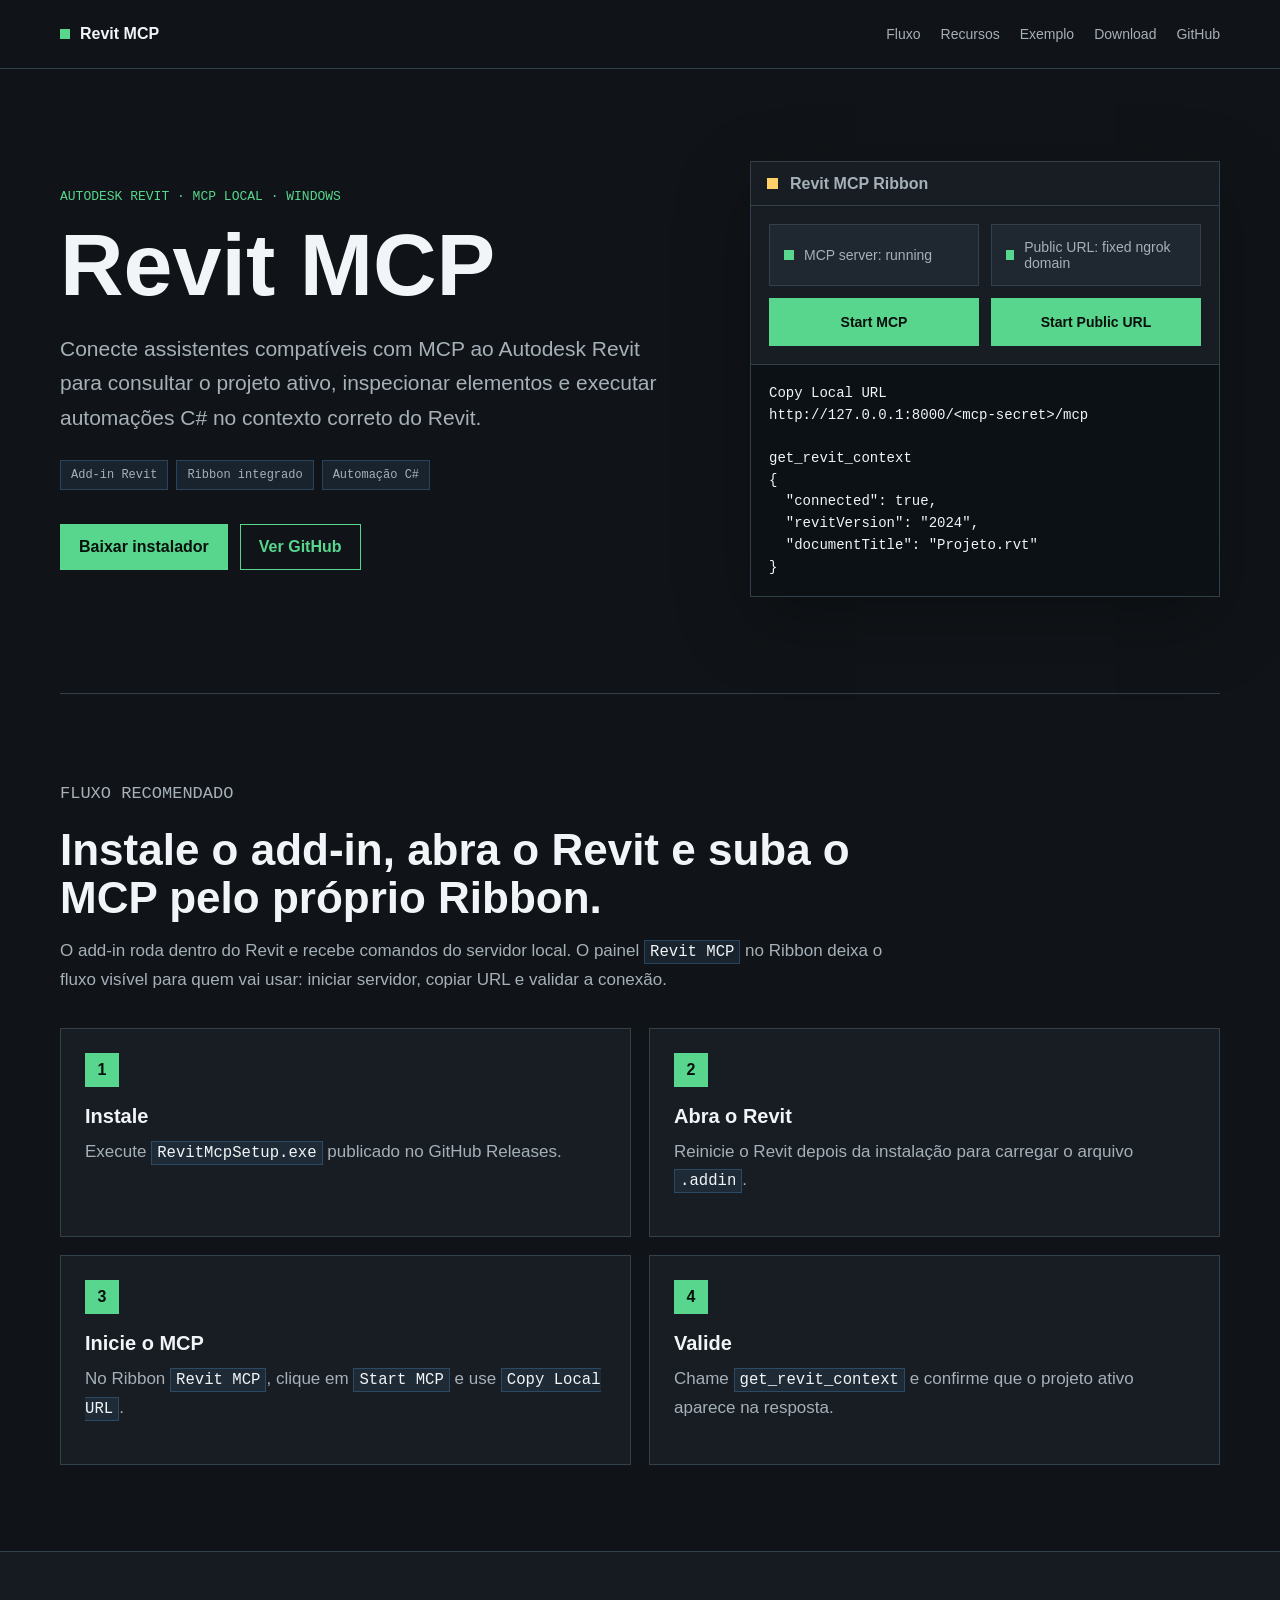
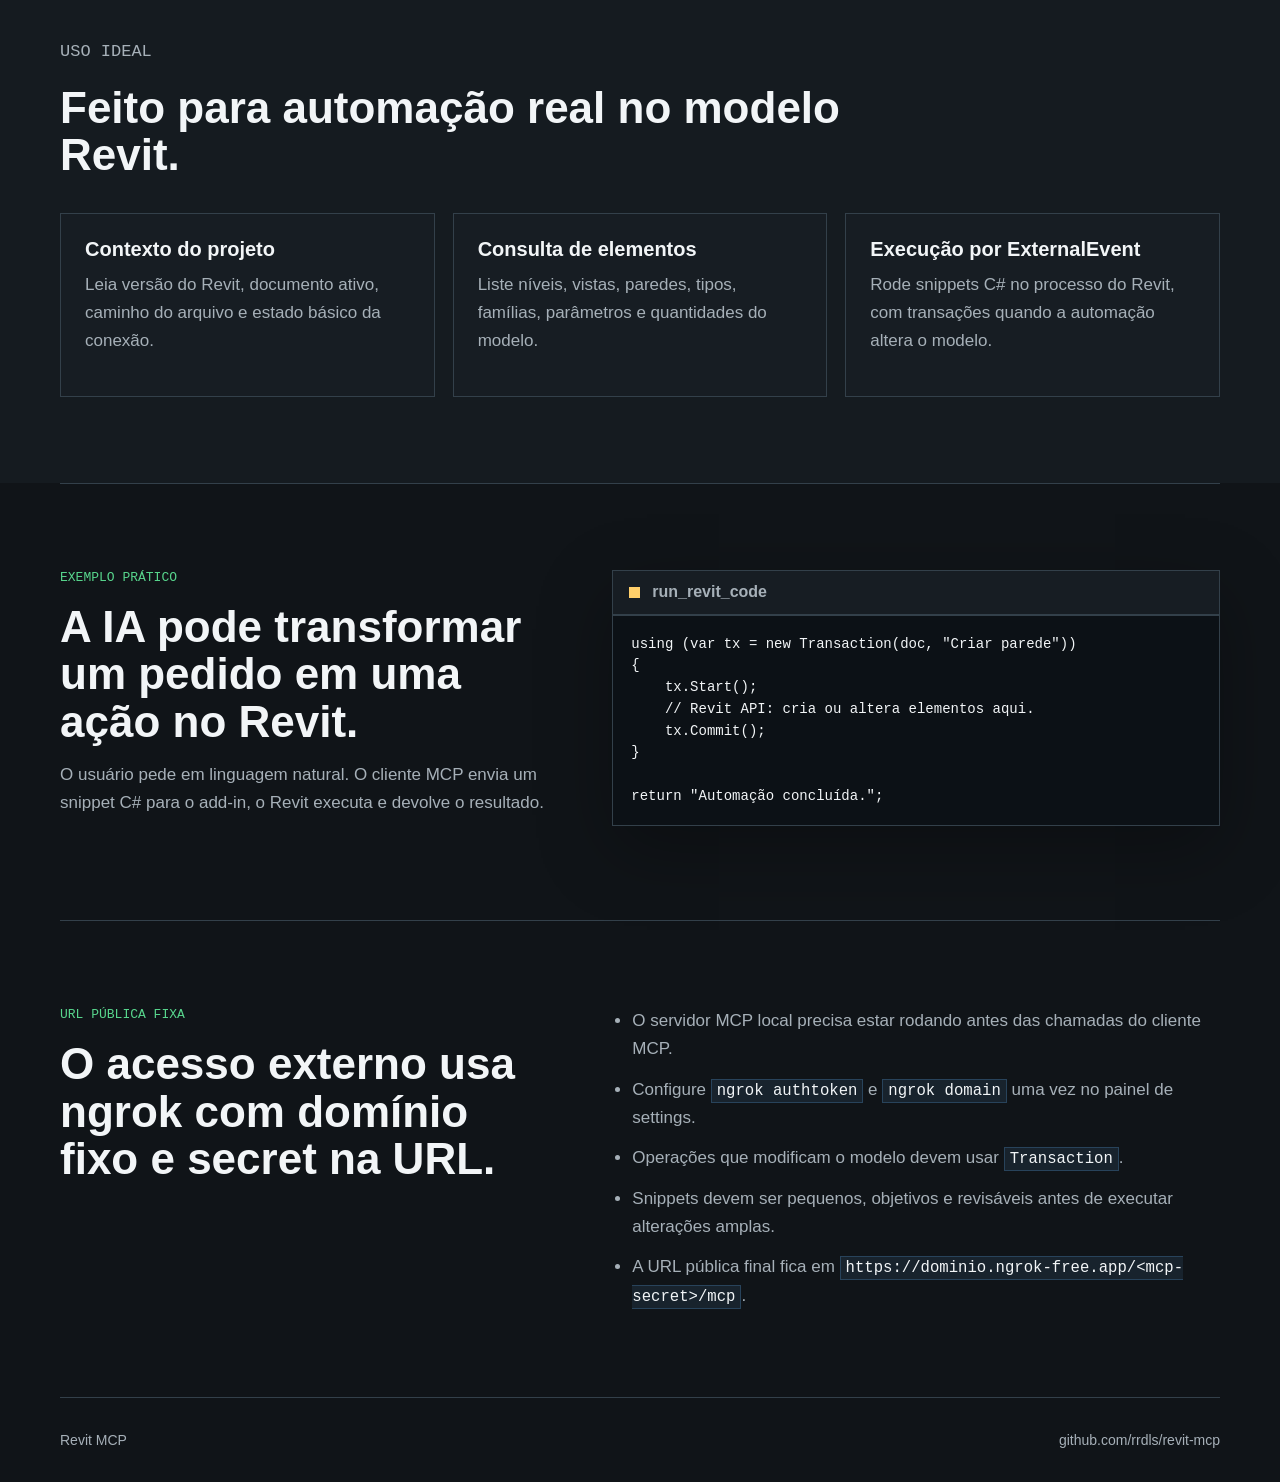
==== commit 62f32e39: "Add fixed ngrok public URL flow" ====
--- a/docs/index.html
+++ b/docs/index.html
@@ -63,12 +63,15 @@
             </div>
             <div class="launcher-status">
               <span class="status-dot" aria-hidden="true"></span>
-              Revit add-in: connected
+              Public URL: fixed ngrok domain
             </div>
             <div class="launcher-button">Start MCP</div>
-            <div class="launcher-button">Copy Local URL</div>
+            <div class="launcher-button">Start Public URL</div>
           </div>
-          <pre class="terminal-output">get_revit_context
+          <pre class="terminal-output">Copy Local URL
+http://127.0.0.1:8000/&lt;mcp-secret&gt;/mcp
+
+get_revit_context
 {
   "connected": true,
   "revitVersion": "2024",
@@ -100,7 +103,7 @@
           <article>
             <span>3</span>
             <h3>Inicie o MCP</h3>
-            <p>No Ribbon <code>Revit MCP</code>, clique em <code>Start MCP</code> e use a URL <code>http://127.0.0.1:8000/mcp</code>.</p>
+            <p>No Ribbon <code>Revit MCP</code>, clique em <code>Start MCP</code> e use <code>Copy Local URL</code>.</p>
           </article>
           <article>
             <span>4</span>
@@ -161,14 +164,15 @@
       <section class="band">
         <div class="split">
           <div>
-            <p class="eyebrow">Limites atuais</p>
-            <h2>O fluxo precisa do Revit aberto e do add-in carregado.</h2>
+          <p class="eyebrow">URL pública fixa</p>
+          <h2>O acesso externo usa ngrok com domínio fixo e secret na URL.</h2>
           </div>
           <ul class="limits">
             <li>O servidor MCP local precisa estar rodando antes das chamadas do cliente MCP.</li>
+            <li>Configure <code>ngrok authtoken</code> e <code>ngrok domain</code> uma vez no painel de settings.</li>
             <li>Operações que modificam o modelo devem usar <code>Transaction</code>.</li>
             <li>Snippets devem ser pequenos, objetivos e revisáveis antes de executar alterações amplas.</li>
-            <li>Use URL pública fixa apenas depois de configurar ngrok e autenticação no painel de settings.</li>
+            <li>A URL pública final fica em <code>https://dominio.ngrok-free.app/&lt;mcp-secret&gt;/mcp</code>.</li>
           </ul>
         </div>
       </section>
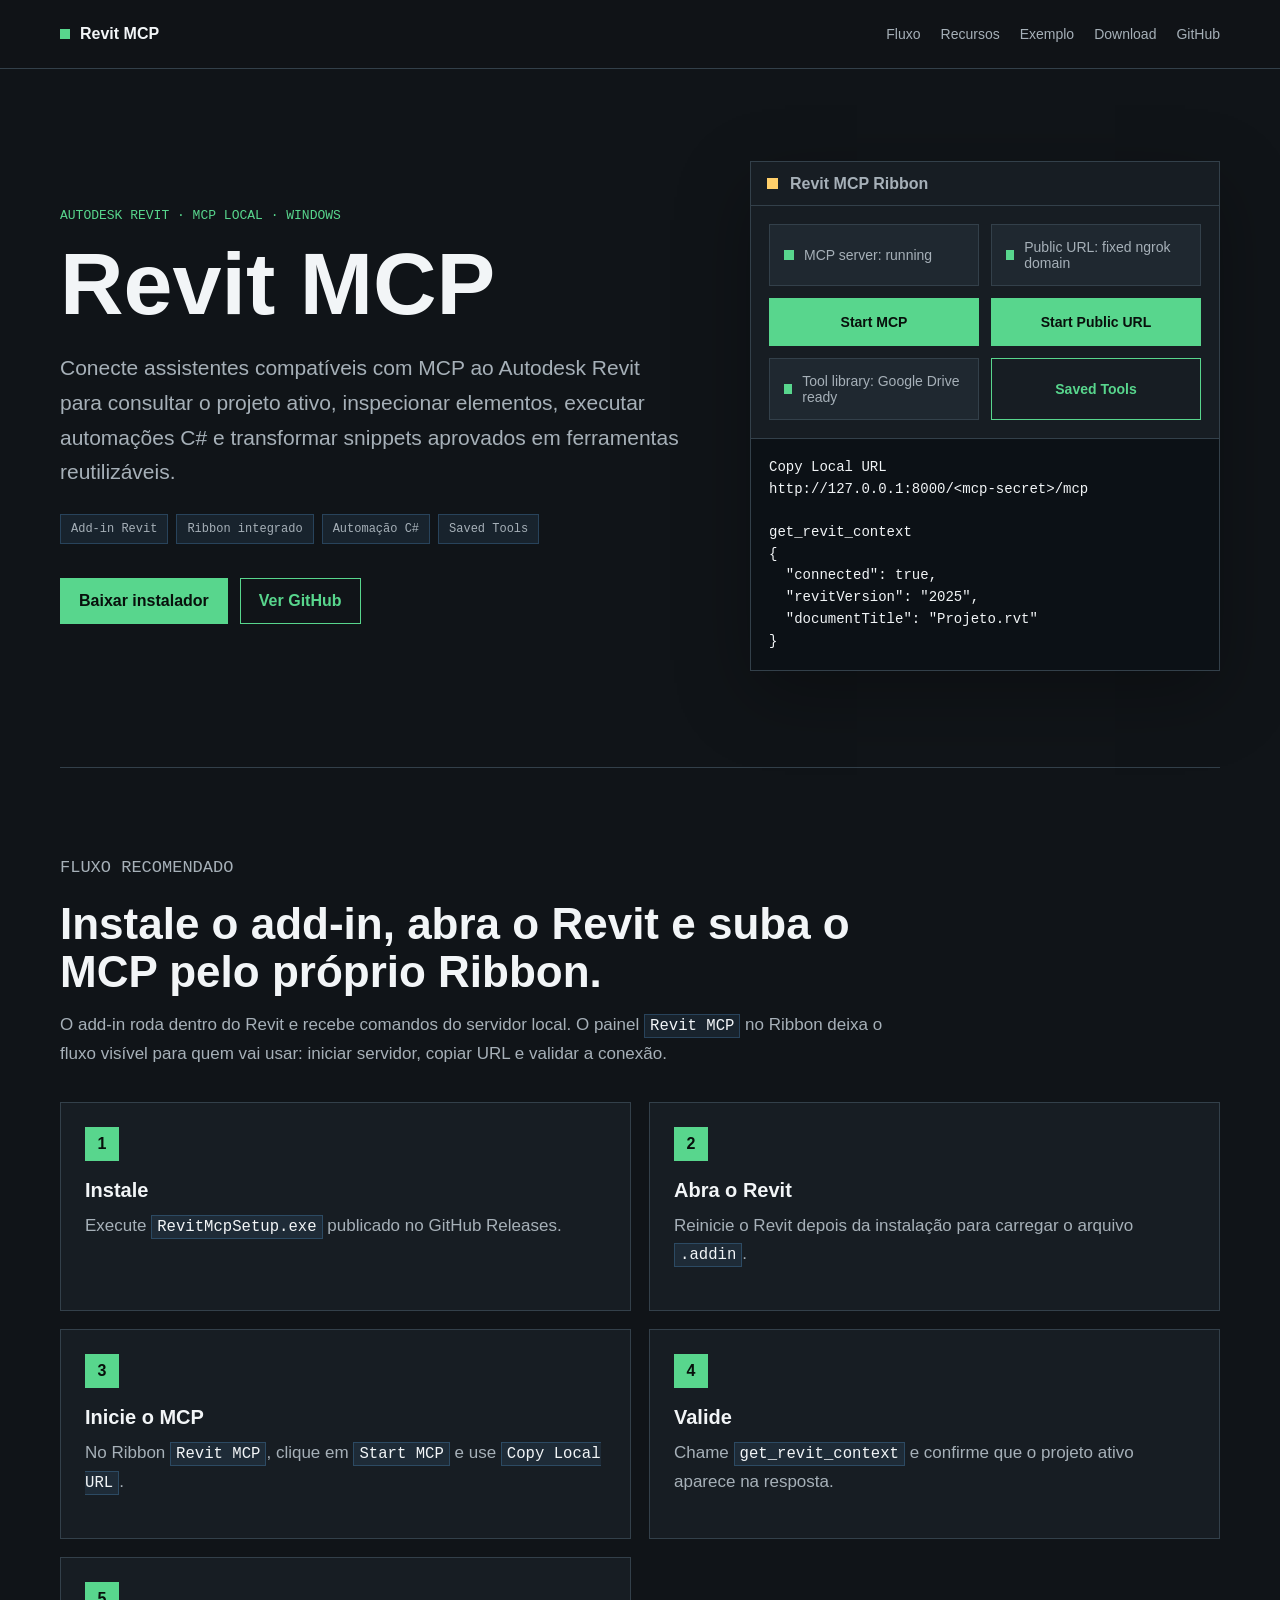
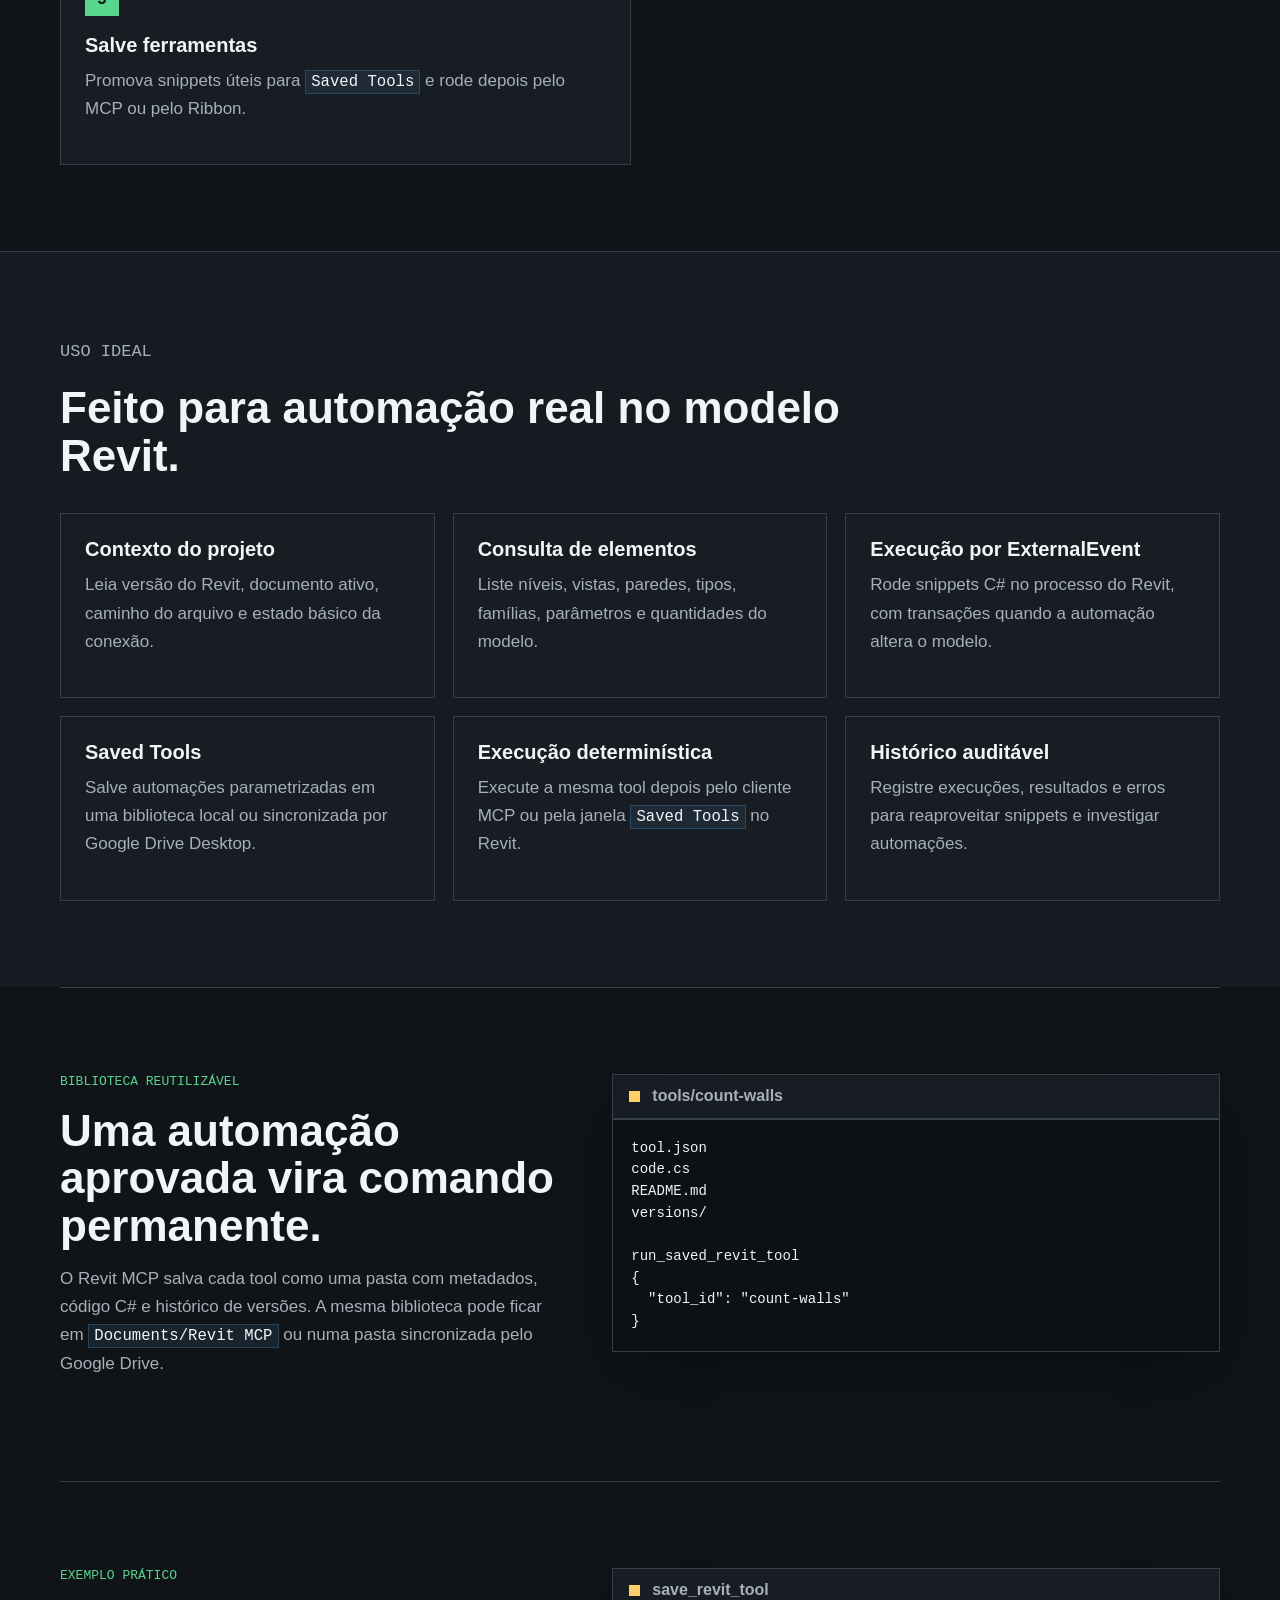
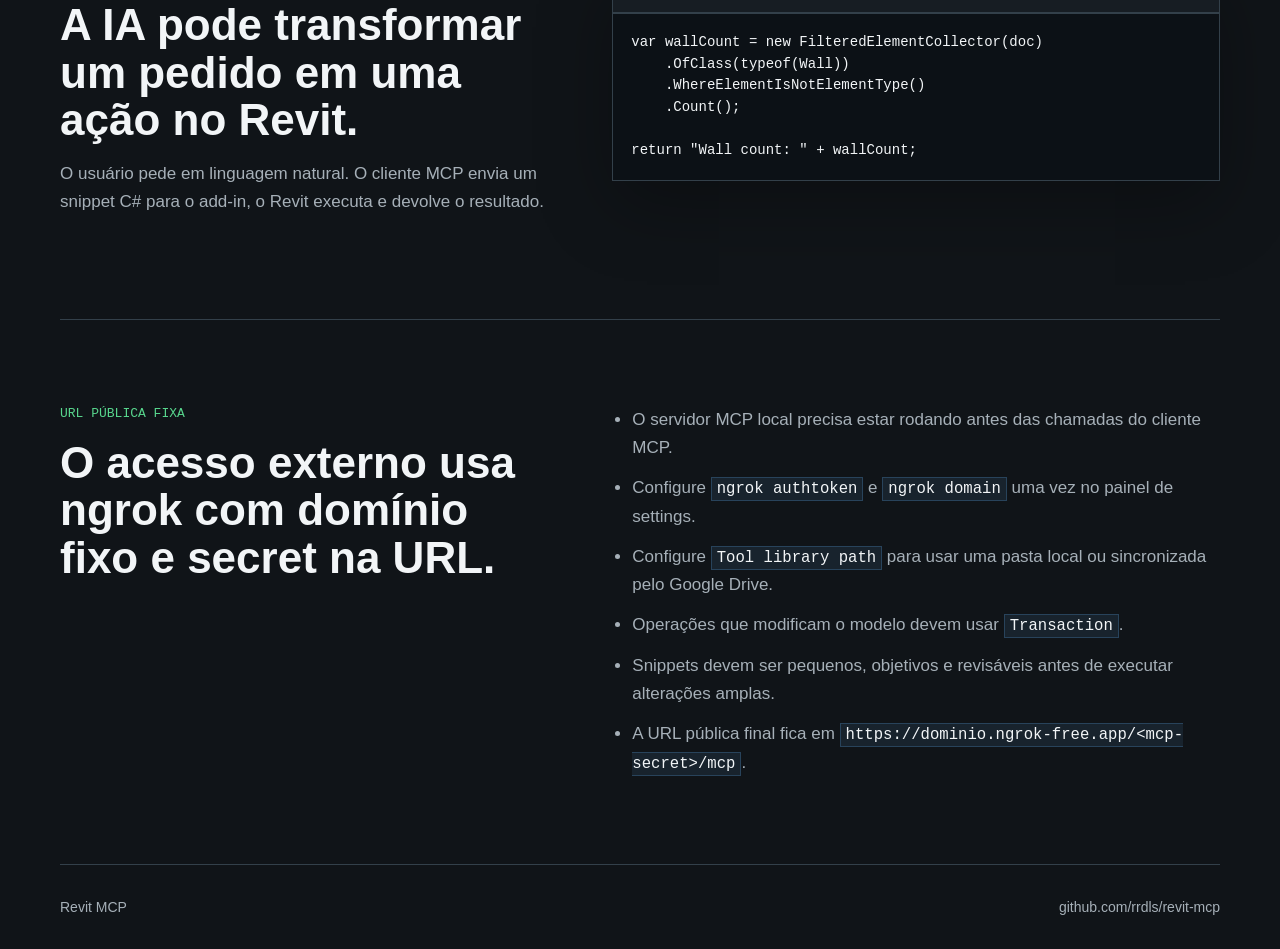
==== commit f219d7fb: "Update landing page for saved tools" ====
--- a/docs/index.html
+++ b/docs/index.html
@@ -34,12 +34,13 @@
           <h1>Revit MCP</h1>
           <p class="lede">
             Conecte assistentes compatíveis com MCP ao Autodesk Revit para consultar o projeto ativo, inspecionar
-            elementos e executar automações C# no contexto correto do Revit.
+            elementos, executar automações C# e transformar snippets aprovados em ferramentas reutilizáveis.
           </p>
           <div class="release-row" aria-label="Ambiente suportado">
             <span>Add-in Revit</span>
             <span>Ribbon integrado</span>
             <span>Automação C#</span>
+            <span>Saved Tools</span>
           </div>
           <div class="hero-actions" id="download">
             <a class="button primary" href="https://github.com/rrdls/revit-mcp/releases" rel="noreferrer">
@@ -67,6 +68,11 @@
             </div>
             <div class="launcher-button">Start MCP</div>
             <div class="launcher-button">Start Public URL</div>
+            <div class="launcher-status">
+              <span class="status-dot" aria-hidden="true"></span>
+              Tool library: Google Drive ready
+            </div>
+            <div class="launcher-button secondary-action">Saved Tools</div>
           </div>
           <pre class="terminal-output">Copy Local URL
 http://127.0.0.1:8000/&lt;mcp-secret&gt;/mcp
@@ -74,7 +80,7 @@
 get_revit_context
 {
   "connected": true,
-  "revitVersion": "2024",
+  "revitVersion": "2025",
   "documentTitle": "Projeto.rvt"
 }</pre>
         </div>
@@ -110,6 +116,11 @@
             <h3>Valide</h3>
             <p>Chame <code>get_revit_context</code> e confirme que o projeto ativo aparece na resposta.</p>
           </article>
+          <article>
+            <span>5</span>
+            <h3>Salve ferramentas</h3>
+            <p>Promova snippets úteis para <code>Saved Tools</code> e rode depois pelo MCP ou pelo Ribbon.</p>
+          </article>
         </div>
       </section>
 
@@ -131,6 +142,46 @@
             <h3>Execução por ExternalEvent</h3>
             <p>Rode snippets C# no processo do Revit, com transações quando a automação altera o modelo.</p>
           </article>
+          <article>
+            <h3>Saved Tools</h3>
+            <p>Salve automações parametrizadas em uma biblioteca local ou sincronizada por Google Drive Desktop.</p>
+          </article>
+          <article>
+            <h3>Execução determinística</h3>
+            <p>Execute a mesma tool depois pelo cliente MCP ou pela janela <code>Saved Tools</code> no Revit.</p>
+          </article>
+          <article>
+            <h3>Histórico auditável</h3>
+            <p>Registre execuções, resultados e erros para reaproveitar snippets e investigar automações.</p>
+          </article>
+        </div>
+      </section>
+
+      <section class="band">
+        <div class="split">
+          <div>
+            <p class="eyebrow">Biblioteca reutilizável</p>
+            <h2>Uma automação aprovada vira comando permanente.</h2>
+            <p class="lede-small">
+              O Revit MCP salva cada tool como uma pasta com metadados, código C# e histórico de versões. A mesma
+              biblioteca pode ficar em <code>Documents/Revit MCP</code> ou numa pasta sincronizada pelo Google Drive.
+            </p>
+          </div>
+          <div class="example-panel">
+            <div class="window-bar">
+              <span></span>
+              <strong>tools/count-walls</strong>
+            </div>
+            <pre class="terminal-output">tool.json
+code.cs
+README.md
+versions/
+
+run_saved_revit_tool
+{
+  "tool_id": "count-walls"
+}</pre>
+          </div>
         </div>
       </section>
 
@@ -147,16 +198,14 @@
           <div class="example-panel">
             <div class="window-bar">
               <span></span>
-              <strong>run_revit_code</strong>
-            </div>
-            <pre class="terminal-output">using (var tx = new Transaction(doc, "Criar parede"))
-{
-    tx.Start();
-    // Revit API: cria ou altera elementos aqui.
-    tx.Commit();
-}
-
-return "Automação concluída.";</pre>
+              <strong>save_revit_tool</strong>
+            </div>
+            <pre class="terminal-output">var wallCount = new FilteredElementCollector(doc)
+    .OfClass(typeof(Wall))
+    .WhereElementIsNotElementType()
+    .Count();
+
+return "Wall count: " + wallCount;</pre>
           </div>
         </div>
       </section>
@@ -170,6 +219,7 @@
           <ul class="limits">
             <li>O servidor MCP local precisa estar rodando antes das chamadas do cliente MCP.</li>
             <li>Configure <code>ngrok authtoken</code> e <code>ngrok domain</code> uma vez no painel de settings.</li>
+            <li>Configure <code>Tool library path</code> para usar uma pasta local ou sincronizada pelo Google Drive.</li>
             <li>Operações que modificam o modelo devem usar <code>Transaction</code>.</li>
             <li>Snippets devem ser pequenos, objetivos e revisáveis antes de executar alterações amplas.</li>
             <li>A URL pública final fica em <code>https://dominio.ngrok-free.app/&lt;mcp-secret&gt;/mcp</code>.</li>
--- a/docs/styles.css
+++ b/docs/styles.css
@@ -259,6 +259,11 @@
   font-weight: 750;
 }
 
+.launcher-button.secondary-action {
+  color: var(--accent);
+  background: transparent;
+}
+
 .terminal-output {
   margin: 0;
   padding: 18px;
